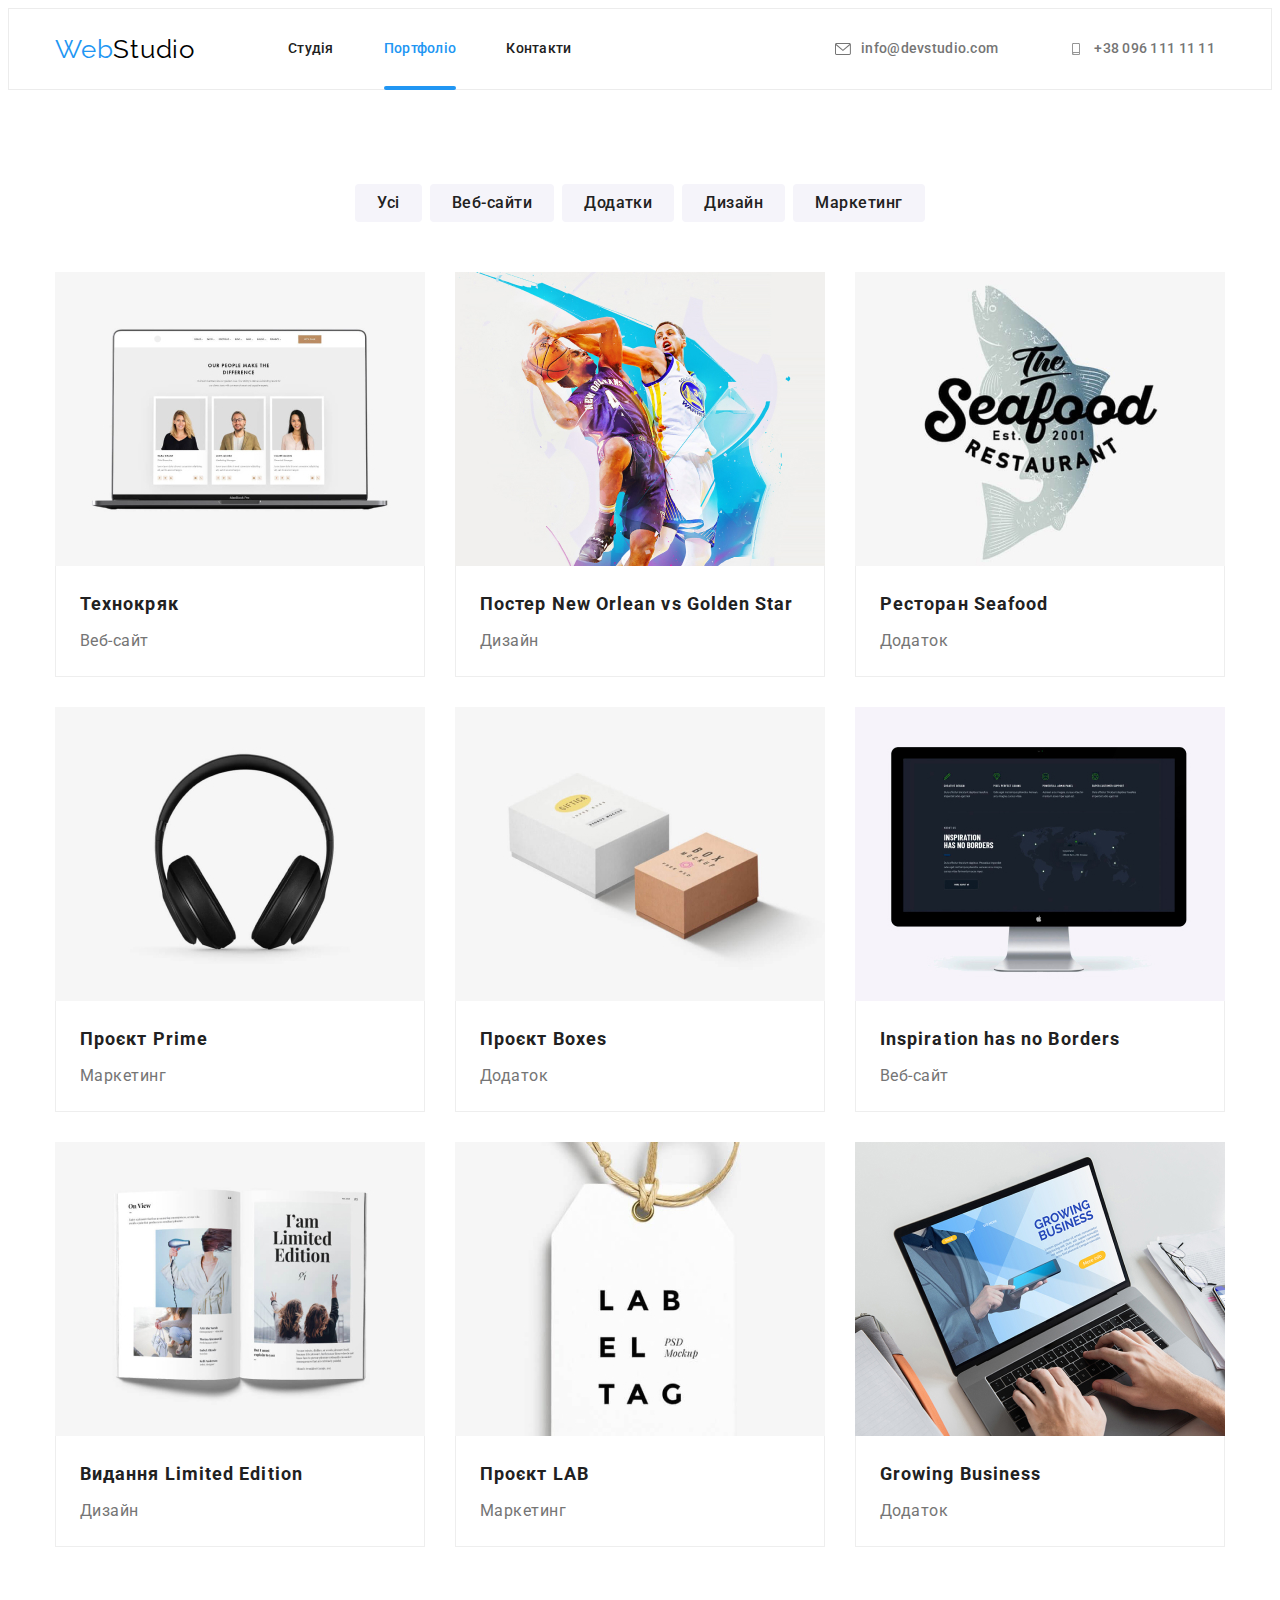
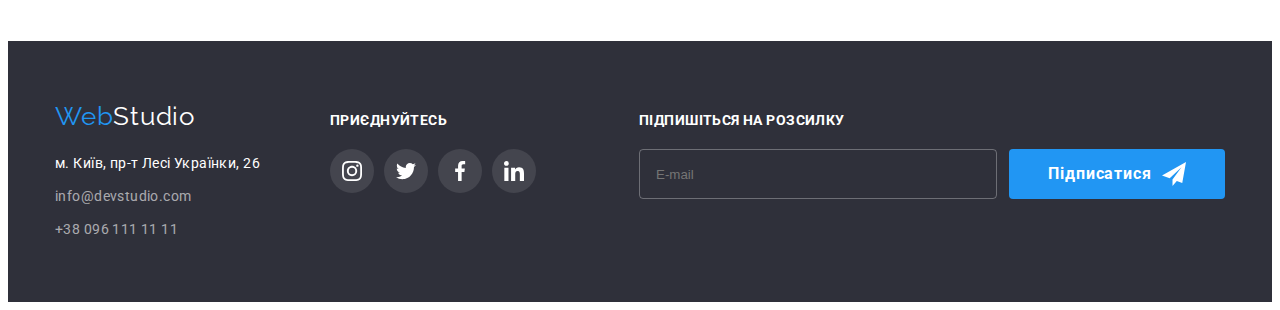
==== portfolio.html @ 2a2b98df "sass" ====
<!DOCTYPE html>
<html lang="uk">

<head>
    <meta charset="UTF-8">
    <meta http-equiv="X-UA-Compatible" content="IE=edge">
    <meta name="viewport" content="width=device-width, initial-scale=1.0">
    <title>Document</title>
    <link rel="preconnect" href="https://fonts.googleapis.com">
    <link rel="preconnect" href="https://fonts.gstatic.com" crossorigin>
    <link href="https://fonts.googleapis.com/css2?family=Raleway:wght@700&family=Roboto:wght@400;500;700&display=swap"
        rel="stylesheet">
    <link rel="stylesheet" href="https://cdnjs.cloudflare.com/ajax/libs/modern-normalize/1.1.0/modern-normalize.min.css"
        integrity="sha512-wpPYUAdjBVSE4KJnH1VR1HeZfpl1ub8YT/NKx4PuQ5NmX2tKuGu6U/JRp5y+Y8XG2tV+wKQpNHVUX03MfMFn9Q=="
        crossorigin="anonymous" referrerpolicy="no-referrer" />
    <link rel="stylesheet" href="./css/main.min.css">

</head>

<body>
    <header class="header">
        <div class="container header-container">
            <nav class="navigation">
                <a class="logo header-logo" href="./index.html"> <span class="logo-accent">Web</span>Studio</a>
                <ul class="navigation-list">
                    <li class="navigation-item">
                        <a class="nav-title" href="./index.html">Студія</a>
                    </li>
                    <li class="navigation-item">
                        <a class="nav-title сurrent-link" href="./portfolio.html">Портфоліо </a>
                    </li>
                    <li class="navigation-item">
                        <a class="nav-title" href="#"> Контакти </a>
                    </li>
                </ul>
            </nav>
            <ul class="contact-and-mail">
                <li class="contacts-item">
                    <a class="contacts" href="mailto:info@devstudio.com">

                        <svg class="contact-icon" width="16" height="12">
                            <use href="./images/icons.svg#icon-mail"></use>
                        </svg>
                        info@devstudio.com

                    </a>
                </li>
                <li class="contacts-item">
                    <a class="contacts" href="tel:+380961111111">
                        <svg class="contact-icon" width="16" height="12">
                            <use href="./images/icons.svg#icon-phone"></use>
                        </svg>
                        +38 096 111 11 11</a>
                </li>
            </ul>
        </div>

    </header>

    <main>
        <section class="section portfolio">
            <div class="container">
                <h1 class="visually-hiden"> Наші роботи </h1>
                <ul class="portfolio-btn-list">
                    <li>
                        <button class="portfolio-btn" type="button">Усі</button>
                    </li>
                    <li>
                        <button class="portfolio-btn" type="button">Веб-сайти</button>
                    </li>
                    <li>
                        <button class="portfolio-btn" type="button">Додатки</button>
                    </li>
                    <li>
                        <button class="portfolio-btn" type="button">Дизайн</button>
                    </li>
                    <li>
                        <button class="portfolio-btn" type="button">Маркетинг</button>
                    </li>
                </ul>

                <ul class="portfolio-projects">
                    <li class="portfolio-projects-item">

                        <a class="portfolio-project-link" href="">
                            <div class="card-wrap">
                                <img src="./images/portfolio/technokryak.jpg" width="370" height="294"
                                    alt="Technokryak">
                                <p class="hover-text">Ресурс пропонує комплексні пропозиції з різним рівнем функціоналу
                                    та
                                    сервісів. Все це
                                    дозволить відвідувачу отримати
                                    вичерпні відомості про компанію чи приватну особу.</p>
                            </div>
                            <div class="portfolio-text-wrap">
                                <h2 class="portfolio-title">Технокряк</h2>
                                <p class="portfolio-subtitle">Веб-сайт</p>

                            </div>


                        </a>

                    </li>
                    <li class="portfolio-projects-item">
                        <a class="portfolio-project-link" href="">
                            <div class="card-wrap">
                                <img src="./images/portfolio/poster.jpg" width="370" height="294" alt="Poster">
                                <p class="hover-text">Ресурс пропонує комплексні пропозиції з різним рівнем функціоналу
                                    та
                                    сервісів. Все це
                                    дозволить відвідувачу отримати
                                    вичерпні відомості про компанію чи приватну особу.</p>
                            </div>
                            <div class="portfolio-text-wrap">
                                <h2 class="portfolio-title">Постер New Orlean vs Golden Star</h2>
                                <p class="portfolio-subtitle">Дизайн</p>

                            </div>
                        </a>
                    </li>
                    <li class="portfolio-projects-item">
                        <a class="portfolio-project-link" href="">
                            <div class="card-wrap">
                                <img src="./images/portfolio/seafood.jpg" width="370" height="294" alt="Seafood">
                                <p class="hover-text">Ресурс пропонує комплексні пропозиції з різним рівнем функціоналу
                                    та
                                    сервісів. Все це
                                    дозволить відвідувачу отримати
                                    вичерпні відомості про компанію чи приватну особу.</p>
                            </div>
                            <div class="portfolio-text-wrap">
                                <h2 class="portfolio-title">Ресторан Seafood</h2>
                                <p class="portfolio-subtitle">Додаток</p>

                            </div>
                        </a>
                    </li>
                    <li class="portfolio-projects-item">
                        <a class="portfolio-project-link" href="">
                            <div class="card-wrap">
                                <img src="./images/portfolio/prime.jpg" width="370" height="294" alt="Prime">
                                <p class="hover-text">Ресурс пропонує комплексні пропозиції з різним рівнем функціоналу
                                    та
                                    сервісів. Все це
                                    дозволить відвідувачу отримати
                                    вичерпні відомості про компанію чи приватну особу.</p>
                            </div>
                            <div class="portfolio-text-wrap">
                                <h2 class="portfolio-title">Проєкт Prime</h2>
                                <p class="portfolio-subtitle">Маркетинг</p>

                            </div>
                        </a>
                    </li>
                    <li class="portfolio-projects-item">
                        <a class="portfolio-project-link" href="">
                            <div class="card-wrap">
                                <img src="./images/portfolio/boxes.jpg" width="370" height="294" alt="Boxes">
                                <p class="hover-text">Ресурс пропонує комплексні пропозиції з різним рівнем функціоналу
                                    та
                                    сервісів. Все це
                                    дозволить відвідувачу отримати
                                    вичерпні відомості про компанію чи приватну особу.</p>
                            </div>
                            <div class="portfolio-text-wrap">
                                <h2 class="portfolio-title">Проєкт Boxes</h2>
                                <p class="portfolio-subtitle">Додаток</p>

                            </div>
                        </a>
                    </li>
                    <li class="portfolio-projects-item">
                        <a class="portfolio-project-link" href="">
                            <div class="card-wrap">
                                <img src="./images/portfolio/inspiration.jpg" width="370" height="294"
                                    alt="Inspiration">
                                <p class="hover-text">Ресурс пропонує комплексні пропозиції з різним рівнем функціоналу
                                    та
                                    сервісів. Все це
                                    дозволить відвідувачу отримати
                                    вичерпні відомості про компанію чи приватну особу.</p>
                            </div>
                            <div class="portfolio-text-wrap">
                                <h2 class="portfolio-title">Inspiration has no Borders</h2>
                                <p class="portfolio-subtitle">Веб-сайт</p>

                            </div>
                        </a>
                    </li>
                    <li class="portfolio-projects-item">
                        <a class="portfolio-project-link" href="">
                            <div class="card-wrap">
                                <img src="./images/portfolio/limited-edition.jpg" width="370" height="294"
                                    alt="Limited-Edition">
                                <p class="hover-text">Ресурс пропонує комплексні пропозиції з різним рівнем функціоналу
                                    та
                                    сервісів. Все це
                                    дозволить відвідувачу отримати
                                    вичерпні відомості про компанію чи приватну особу.</p>
                            </div>
                            <div class="portfolio-text-wrap">
                                <h2 class="portfolio-title">Видання Limited Edition</h2>
                                <p class="portfolio-subtitle">Дизайн</p>

                            </div>
                        </a>
                    </li>
                    <li class="portfolio-projects-item">
                        <a class="portfolio-project-link" href="">
                            <div class="card-wrap">
                                <img src="./images/portfolio/lab.jpg" width="370" height="294" alt="LAB">
                                <p class="hover-text">Ресурс пропонує комплексні пропозиції з різним рівнем функціоналу
                                    та
                                    сервісів. Все це
                                    дозволить відвідувачу отримати
                                    вичерпні відомості про компанію чи приватну особу.</p>
                            </div>
                            <div class="portfolio-text-wrap">
                                <h2 class="portfolio-title">Проєкт LAB</h2>
                                <p class="portfolio-subtitle">Маркетинг</p>

                            </div>
                        </a>
                    </li>
                    <li class="portfolio-projects-item">
                        <a class="portfolio-project-link" href="">
                            <div class="card-wrap">
                                <img src="./images/portfolio/growing-business.jpg" width="370" height="294"
                                    alt="Growing-Business">
                                <p class="hover-text">Ресурс пропонує комплексні пропозиції з різним рівнем функціоналу
                                    та
                                    сервісів. Все це
                                    дозволить відвідувачу отримати
                                    вичерпні відомості про компанію чи приватну особу.</p>
                            </div>
                            <div class="portfolio-text-wrap">
                                <h2 class="portfolio-title">Growing Business</h2>
                                <p class="portfolio-subtitle">Додаток</p>

                            </div>
                        </a>
                    </li>
                </ul>
            </div>
        </section>

    </main>

    <footer class="footer">
        <div class="container footer-wrap">
            <div class="footer-adress">
                <a class="logo footer-logo" href="#"> <span class="logo-accent">Web</span><span
                        class="footer-logo-accent">Studio</span>
                </a>
                <address>
                    <ul class="footer-list">
                        <li class="footer-list-item">
                            <a class="footer-link-adress" href="https://goo.gl/maps/ghBAab6zFuzKiSz66" target="_blank"
                                rel="noopener noreferrer">м. Київ,
                                пр-т Лесі Українки, 26</a>
                        </li>
                        <li class="footer-list-item">
                            <a class="footer-link-adress footer-contact"
                                href="mailto:info@devstudio.com">info@devstudio.com</a>
                        </li>
                        <li class="footer-list-item">
                            <a class="footer-link-adress footer-contact" href="tel:+380961111111"> +38 096 111 11 11
                            </a>
                        </li>
                    </ul>
            </div>
            <div class="footer-soc-links">
                <span class="footer-text">ПРИЄДНУЙТЕСЬ</span>
                <ul class="footer-soc-link-list">
                    <li class="footer-soc-link-item">
                        <a class="footer-social-link" href="#" target="_blank" rel="noopener noreferrer">
                            <svg width="20" height="20">
                                <use href="./images/icons.svg#icon-instagram"></use>
                            </svg>
                        </a>
                    </li>
                    <li class="footer-soc-link-item">
                        <a class="footer-social-link" href="#" target="_blank" rel="noopener noreferrer">
                            <svg width="20" height="20">
                                <use href="./images/icons.svg#icon-twitter"></use>
                            </svg>
                        </a>
                    </li>
                    <li class="footer-soc-link-item">
                        <a class="footer-social-link" href="#" target="_blank" rel="noopener noreferrer">
                            <svg width="20" height="20">
                                <use href="./images/icons.svg#icon-facebook"></use>
                            </svg>
                        </a>
                    </li>
                    <li class="footer-soc-link-item">
                        <a class="footer-social-link" href="#" target="_blank" rel="noopener noreferrer">
                            <svg width="20" height="20">
                                <use href="./images/icons.svg#icon-linkedin"></use>
                            </svg>
                        </a>
                    </li>
                </ul>
            </div>
            <form class="footer-form">
                <label for="subscribe" class="footer-text footer-label">Підпишіться на розсилку</label>
                <div class="footer-subscribe">
                    <input type="email" class="footer-input" id="subscribe" name="email" placeholder="E-mail">
                    <button type="submit" class="main-title-btn subscribe-btn">Підписатися
                        <svg width="24" height="24">
                            <use href="./images/icons.svg#icon-send"></use>
                        </svg>
                    </button>
                </div>
            </form>
        </div>
        </address>
    </footer>

</body>

</html>
---- css/main.min.css ----
:root{--white-color: #ffffff;--main-title-color: #212121;--main-text-color: #757575;--main-blue-color: #2196f3;--main-fill-color: #afb1b8;--fist-background-color: #ffffff;--second-background-color: #f5f4fa;--footer-background-color: #2f303a;--border-color: #eeeeee;--background-item-color: #f5f4fa;--team-card-shadow: 0px 1px 3px rgba(0, 0, 0, 0.12), 0px 1px 1px rgba(0, 0, 0, 0.14), 0px 2px 1px rgba(0, 0, 0, 0.2)}*,*::before,*::after{-webkit-box-sizing:border-box;box-sizing:border-box}ul{list-style:none;margin:0;padding:0}h1,h2,h3,h4,h5,h6,p{margin:0}a{text-decoration:none}.visually-hiden{position:absolute;white-space:nowrap;width:1px;height:1px;overflow:hidden;border:0;padding:0;clip:rect(0 0 0 0);-webkit-clip-path:inset(50%);clip-path:inset(50%);margin:-1px}body{background-color:var(--fist-background-color);color:var(--main-text-color);font-family:"Roboto",sans-serif;font-style:normal;font-size:14px;letter-spacing:.03em}button{cursor:pointer}img{display:block}.section{padding-top:94px;padding-bottom:94px}.container{width:1200px;padding-right:15px;padding-left:15px;margin:0 auto}.main-title-btn{min-width:216px;min-height:50px;font-family:inherit;background-color:var(--main-blue-color);font-weight:700;font-size:16px;line-height:1.88;display:block;margin:0 auto;-webkit-box-align:center;-ms-flex-align:center;align-items:center;text-align:center;letter-spacing:.06em;color:var(--white-color);cursor:pointer;border:0;border-radius:4px;-webkit-transition-property:background-color;transition-property:background-color;-webkit-transition-duration:250ms;transition-duration:250ms;-webkit-transition-timing-function:cubic-bezier(0.4, 0, 0.2, 1);transition-timing-function:cubic-bezier(0.4, 0, 0.2, 1)}.main-title-btn:hover,.main-title-btn:focus{background-color:#188ce8}.section-title{font-size:36px;font-weight:700;line-height:1.16;text-align:center;letter-spacing:.03em;color:var(--main-title-color);margin-bottom:50px}.header{border:1px solid #ececec}.header-container{display:-webkit-box;display:-ms-flexbox;display:flex;-webkit-box-align:center;-ms-flex-align:center;align-items:center}.navigation{margin-right:auto;display:-webkit-box;display:-ms-flexbox;display:flex;-webkit-box-align:center;-ms-flex-align:center;align-items:center}.main-nav{display:-webkit-box;display:-ms-flexbox;display:flex}.logo{font-family:"Raleway";font-size:26px;line-height:1.19;letter-spacing:.03em;color:#000}.header-logo{margin-right:93px}.logo-accent{color:var(--main-blue-color)}.navigation-list{display:-webkit-box;display:-ms-flexbox;display:flex;gap:50px}.navigation-item{display:-webkit-box;display:-ms-flexbox;display:flex;gap:50px}.nav-title{display:inline-block;padding-top:32px;padding-bottom:32px;font-weight:500;font-size:14px;line-height:1.14;letter-spacing:.02em;color:var(--main-title-color);-webkit-transition-property:color;transition-property:color;-webkit-transition-duration:250ms;transition-duration:250ms;-webkit-transition-timing-function:cubic-bezier(0.4, 0, 0.2, 1);transition-timing-function:cubic-bezier(0.4, 0, 0.2, 1)}.nav-title:hover,.nav-title:focus{color:var(--main-blue-color)}.сurrent-link{color:var(--main-blue-color);position:relative}.сurrent-link:after{content:"";position:absolute;width:100%;height:4px;bottom:-1px;left:0;background:var(--main-blue-color);border-radius:2px}.contact-and-mail{display:-webkit-box;display:-ms-flexbox;display:flex;gap:50px}.contacts{display:-webkit-box;display:-ms-flexbox;display:flex;-webkit-box-align:center;-ms-flex-align:center;align-items:center;font-weight:500;font-size:14px;line-height:1.14;letter-spacing:.02em;color:var(--main-text-color);-webkit-transition-property:color;transition-property:color;-webkit-transition-duration:250ms;transition-duration:250ms;-webkit-transition-timing-function:cubic-bezier(0.4, 0, 0.2, 1);transition-timing-function:cubic-bezier(0.4, 0, 0.2, 1)}.contacts:hover,.contacts:focus{color:var(--main-blue-color)}.contact-icon{fill:currentColor;margin-right:10px}.contacts-item{display:inline-block;padding:10px}.main{background-image:-webkit-gradient(linear, left top, left bottom, from(rgba(47, 48, 58, 0.4)), to(rgba(47, 48, 58, 0.4))),url(../images/bg-image.jpg);background-image:linear-gradient(rgba(47, 48, 58, 0.4), rgba(47, 48, 58, 0.4)),url(../images/bg-image.jpg);background-repeat:no-repeat;background-position:center;background-size:cover;padding-top:200px;padding-bottom:200px;max-width:1600px;margin:0 auto}.main-title{margin-bottom:30px;margin-top:0;color:var(--white-color);font-weight:900;font-size:44px;line-height:1.36;text-align:center;letter-spacing:.06em;text-transform:uppercase}.benefits-list{display:-webkit-box;display:-ms-flexbox;display:flex;gap:30px}.benefits-list-item{width:calc((100% - 90px)/4)}.benefits-item-svg{display:-webkit-box;display:-ms-flexbox;display:flex;margin-bottom:30px;height:120px;-webkit-box-pack:center;-ms-flex-pack:center;justify-content:center;-webkit-box-align:center;-ms-flex-align:center;align-items:center;background-color:var(--background-item-color)}.benefits-title{font-size:14px;font-weight:700;line-height:1.14;letter-spacing:.03em;text-transform:uppercase;color:var(--main-title-color);margin-bottom:10px}.benefits-subtitle{font-size:14px;line-height:1.71;letter-spacing:.03em;color:var(--main-text-color)}.activity{padding-top:0;padding-bottom:94px}.activity-list{display:-webkit-box;display:-ms-flexbox;display:flex;gap:30px}.activity-list-item{width:calc((100% - 60px)/3)}.activity-wrap{position:relative;-webkit-box-align:center;-ms-flex-align:center;align-items:center;-webkit-box-pack:center;-ms-flex-pack:center;justify-content:center}.activity-text{position:absolute;background:rgba(47,48,58,.8);width:100%;font-weight:700;font-size:14px;line-height:1.14;text-align:center;letter-spacing:.03em;text-transform:uppercase;color:var(--white-color);padding-top:27px;padding-bottom:27px;bottom:0;left:0}.team{background-color:var(--second-background-color)}.team-list{display:-webkit-box;display:-ms-flexbox;display:flex;gap:30px}.team-list-item{width:calc((100% - 90px)/4);background-color:var(--white-color);-webkit-box-shadow:var(--team-card-shadow);box-shadow:var(--team-card-shadow);border-radius:0px 0px 4px 4px}.team-name{padding-top:30px;padding-bottom:30px}.team-title{font-size:16px;font-weight:500;line-height:1.18;text-align:center;letter-spacing:.03em;color:var(--main-title-color);margin-bottom:10px}.team-subtitle{font-weight:400;font-size:16px;line-height:1.18;text-align:center;letter-spacing:.03em;color:var(--main-text-color)}.social-links-list{display:-webkit-box;display:-ms-flexbox;display:flex;-webkit-box-pack:center;-ms-flex-pack:center;justify-content:center;gap:10px}.social-links-item{width:206px;height:44px;margin-top:16px;-ms-flex-preferred-size:content;flex-basis:content}.social-link{width:44px;height:44px;display:-webkit-box;display:-ms-flexbox;display:flex;-webkit-box-align:center;-ms-flex-align:center;align-items:center;-webkit-box-pack:center;-ms-flex-pack:center;justify-content:center;fill:var(--main-fill-color);border-radius:50%;background-color:var(--fist-background-color);-webkit-transition-property:background-color,fill;transition-property:background-color,fill;-webkit-transition-duration:250ms;transition-duration:250ms;-webkit-transition-timing-function:cubic-bezier(0.4, 0, 0.2, 1);transition-timing-function:cubic-bezier(0.4, 0, 0.2, 1)}.social-link:hover,.social-link:focus{background-color:var(--main-blue-color);fill:var(--white-color)}.clients{padding-top:94px;padding-bottom:94px}.clients-list{display:-webkit-box;display:-ms-flexbox;display:flex;gap:30px;-webkit-box-pack:center;-ms-flex-pack:center;justify-content:center}.clients-item{width:calc((100% - 150px)/6);height:92px}.clients-link{width:100%;height:100%;border:1px solid var(--main-fill-color);border-radius:4px;display:-webkit-box;display:-ms-flexbox;display:flex;-webkit-box-align:center;-ms-flex-align:center;align-items:center;-webkit-box-pack:center;-ms-flex-pack:center;justify-content:center;fill:var(--main-fill-color);-webkit-transition-property:border,fill;transition-property:border,fill;-webkit-transition-duration:250ms;transition-duration:250ms;-webkit-transition-timing-function:cubic-bezier(0.4, 0, 0.2, 1);transition-timing-function:cubic-bezier(0.4, 0, 0.2, 1)}.clients-link:hover,.clients-link:focus{fill:var(--main-blue-color);border:1px solid var(--main-blue-color)}.footer{background-color:var(--footer-background-color);padding-top:60px;padding-bottom:60px}.footer-wrap{display:-webkit-box;display:-ms-flexbox;display:flex;-webkit-box-align:baseline;-ms-flex-align:baseline;align-items:baseline}.footer-logo{display:inline-block;margin-bottom:20px}.footer-logo-accent{color:var(--white-color)}.footer-list-item:not(:last-child){margin-bottom:9px}.footer-link-adress{font-style:normal;font-size:14px;line-height:1.71;letter-spacing:.03em;color:var(--white-color)}.footer-contact{color:rgba(255,255,255,.6);-webkit-transition-property:color;transition-property:color;-webkit-transition-duration:250ms;transition-duration:250ms;-webkit-transition-timing-function:cubic-bezier(0.4, 0, 0.2, 1);transition-timing-function:cubic-bezier(0.4, 0, 0.2, 1)}.footer-contact:hover,.footer-contact:focus{color:var(--main-blue-color)}.footer-soc-links{max-width:206px;min-height:80px;margin-left:70px}.footer-text{display:inline-block;font-weight:700;font-size:14px;line-height:1.14;letter-spacing:.03em;text-transform:uppercase;color:var(--white-color)}.footer-soc-link-list{display:-webkit-box;display:-ms-flexbox;display:flex;-webkit-box-pack:center;-ms-flex-pack:center;justify-content:center;gap:10px}.footer-soc-link-item{width:206px;height:44px;margin-top:20px;-ms-flex-preferred-size:content;flex-basis:content}.footer-social-link{width:44px;height:44px;display:-webkit-box;display:-ms-flexbox;display:flex;-webkit-box-align:center;-ms-flex-align:center;align-items:center;-webkit-box-pack:center;-ms-flex-pack:center;justify-content:center;fill:var(--white-color);border-radius:50%;background-color:rgba(255,255,255,.1);-webkit-transition-property:background-color;transition-property:background-color;-webkit-transition-duration:250ms;transition-duration:250ms;-webkit-transition-timing-function:cubic-bezier(0.4, 0, 0.2, 1);transition-timing-function:cubic-bezier(0.4, 0, 0.2, 1)}.footer-social-link:hover,.footer-social-link:focus{background-color:var(--main-blue-color)}.footer-form{margin-left:auto;display:-webkit-box;display:-ms-flexbox;display:flex;-webkit-box-orient:vertical;-webkit-box-direction:normal;-ms-flex-direction:column;flex-direction:column}.footer-label{margin-bottom:20px}.footer-subscribe{display:-webkit-box;display:-ms-flexbox;display:flex}.footer-input{background-color:rgba(0,0,0,0);border:1px solid rgba(255,255,255,.3);border-radius:4px;width:358px;height:50px;margin-right:12px;padding-left:16px;color:var(--white-color)}.subscribe-btn{display:-webkit-box;display:-ms-flexbox;display:flex;-webkit-box-pack:center;-ms-flex-pack:center;justify-content:center;gap:10px}.backdrop{position:fixed;top:0;width:100%;height:100%;background-color:rgba(0,0,0,.2);opacity:1;-webkit-transition:opacity 250ms cubic-bezier(0.4, 0, 0.2, 1),-webkit-transform 250ms cubic-bezier(0.4, 0, 0.2, 1);transition:opacity 250ms cubic-bezier(0.4, 0, 0.2, 1),-webkit-transform 250ms cubic-bezier(0.4, 0, 0.2, 1);transition:opacity 250ms cubic-bezier(0.4, 0, 0.2, 1),transform 250ms cubic-bezier(0.4, 0, 0.2, 1);transition:opacity 250ms cubic-bezier(0.4, 0, 0.2, 1),transform 250ms cubic-bezier(0.4, 0, 0.2, 1),-webkit-transform 250ms cubic-bezier(0.4, 0, 0.2, 1)}.modal{position:absolute;top:50%;left:50%;-webkit-transform:translate(-50%, -50%) scale(1);transform:translate(-50%, -50%) scale(1);width:528px;min-height:581px;background-color:var(--white-color);-webkit-box-shadow:0px 1px 3px rgba(0,0,0,.12),0px 1px 1px rgba(0,0,0,.14),0px 2px 1px rgba(0,0,0,.2);box-shadow:0px 1px 3px rgba(0,0,0,.12),0px 1px 1px rgba(0,0,0,.14),0px 2px 1px rgba(0,0,0,.2);border-radius:4px;opacity:1;-webkit-transition:opacity 250ms cubic-bezier(0.4, 0, 0.2, 1),-webkit-transform 250ms cubic-bezier(0.4, 0, 0.2, 1);transition:opacity 250ms cubic-bezier(0.4, 0, 0.2, 1),-webkit-transform 250ms cubic-bezier(0.4, 0, 0.2, 1);transition:transform 250ms cubic-bezier(0.4, 0, 0.2, 1),opacity 250ms cubic-bezier(0.4, 0, 0.2, 1);transition:transform 250ms cubic-bezier(0.4, 0, 0.2, 1),opacity 250ms cubic-bezier(0.4, 0, 0.2, 1),-webkit-transform 250ms cubic-bezier(0.4, 0, 0.2, 1);padding:40px}.backdrop.is-hidden .modal{-webkit-transform:translate(-50%, -50%) scale(0);transform:translate(-50%, -50%) scale(0)}.modal-close{position:absolute;right:8px;top:8px;width:30px;height:30px;border:1px solid rgba(0,0,0,.1019607843);border-radius:50%;background-color:rgba(0,0,0,0);display:-webkit-box;display:-ms-flexbox;display:flex;-webkit-box-align:center;-ms-flex-align:center;align-items:center;-webkit-box-pack:center;-ms-flex-pack:center;justify-content:center;-webkit-transition-property:fill;transition-property:fill;-webkit-transition-duration:250ms;transition-duration:250ms;-webkit-transition-timing-function:cubic-bezier(0.4, 0, 0.2, 1);transition-timing-function:cubic-bezier(0.4, 0, 0.2, 1)}.modal-close:hover,.modal-close:focus{fill:var(--main-blue-color)}.modal-title{font-weight:700;font-size:20px;line-height:1.15;text-align:center;letter-spacing:.03em;color:var(--main-title-color);margin-bottom:12px}.modal-wraper{margin-bottom:10px}.input-label{display:block;font-weight:400;font-size:12px;line-height:1.16;letter-spacing:.01em;color:#000;margin-bottom:4px}.input-wrapper{position:relative}.modal-input{width:100%;height:40px;border:1px solid rgba(33,33,33,.2);border-radius:4px;background-color:rgba(0,0,0,0);outline:rgba(0,0,0,0);padding-left:42px;-webkit-transition-property:border-color;transition-property:border-color;-webkit-transition-duration:250ms;transition-duration:250ms;-webkit-transition-timing-function:cubic-bezier(0.4, 0, 0.2, 1);transition-timing-function:cubic-bezier(0.4, 0, 0.2, 1)}.modal-input:focus,.modal-input:hover{border-color:var(--main-blue-color)}.modal-input:focus+.modal-icon,.modal-input:hover+.modal-icon{fill:var(--main-blue-color)}.modal-icon{position:absolute;left:12px;top:50%;-webkit-transform:translateY(-50%);transform:translateY(-50%);-webkit-transition-property:border-color;transition-property:border-color;-webkit-transition-duration:250ms;transition-duration:250ms;-webkit-transition-timing-function:cubic-bezier(0.4, 0, 0.2, 1);transition-timing-function:cubic-bezier(0.4, 0, 0.2, 1)}.modal-comment{width:100%;height:120px;border:1px solid rgba(33,33,33,.2);border-radius:4px;outline:rgba(0,0,0,0);resize:none;padding-top:12px;padding-left:16px}.modal-comment::-webkit-input-placeholder{font-size:12px;color:rgba(117,117,117,.5);-webkit-transition-property:border-color;transition-property:border-color;-webkit-transition-duration:250ms;transition-duration:250ms;-webkit-transition-timing-function:cubic-bezier(0.4, 0, 0.2, 1);transition-timing-function:cubic-bezier(0.4, 0, 0.2, 1)}.modal-comment::-moz-placeholder{font-size:12px;color:rgba(117,117,117,.5);-moz-transition-property:border-color;transition-property:border-color;transition-duration:250ms;transition-timing-function:cubic-bezier(0.4, 0, 0.2, 1)}.modal-comment:-ms-input-placeholder{font-size:12px;color:rgba(117,117,117,.5);-ms-transition-property:border-color;transition-property:border-color;transition-duration:250ms;transition-timing-function:cubic-bezier(0.4, 0, 0.2, 1)}.modal-comment::-ms-input-placeholder{font-size:12px;color:rgba(117,117,117,.5);-ms-transition-property:border-color;transition-property:border-color;transition-duration:250ms;transition-timing-function:cubic-bezier(0.4, 0, 0.2, 1)}.modal-comment::placeholder{font-size:12px;color:rgba(117,117,117,.5);-webkit-transition-property:border-color;transition-property:border-color;-webkit-transition-duration:250ms;transition-duration:250ms;-webkit-transition-timing-function:cubic-bezier(0.4, 0, 0.2, 1);transition-timing-function:cubic-bezier(0.4, 0, 0.2, 1)}.modal-comment:focus,.modal-comment:hover{border-color:var(--main-blue-color)}.checkbox{position:absolute;white-space:nowrap;width:1px;height:1px;overflow:hidden;border:0;padding:0;clip:rect(0 0 0 0);-webkit-clip-path:inset(50%);clip-path:inset(50%);margin:-1px}.checkbox:focus{border-color:rgba(0,0,0,0);background-color:var(--main-blue-color);background-image:url(../images/full-check.svg);background-size:contain;background-origin:border-box}.checkbox-label{display:-webkit-box;display:-ms-flexbox;display:flex;-webkit-box-align:center;-ms-flex-align:center;align-items:center;margin-top:20px;margin-bottom:30px}.checkbox-icon{display:-webkit-inline-box;display:-ms-inline-flexbox;display:inline-flex;width:16px;height:15px;margin-right:7px;border:2px solid #212121;border-radius:2px;-webkit-box-align:center;-ms-flex-align:center;align-items:center;-webkit-box-pack:center;-ms-flex-pack:center;justify-content:center;-webkit-transition:border;transition:border;-webkit-transition-duration:250ms;transition-duration:250ms;-webkit-transition-timing-function:cubic-bezier(0.4, 0, 0.2, 1);transition-timing-function:cubic-bezier(0.4, 0, 0.2, 1)}.checkbox:focus+.checkbox-icon{border:2px solid var(--main-blue-color)}.checkbox:checked+.checkbox-icon{border-color:var(--main-blue-color);background-color:var(--main-blue-color)}.accepted-text{font-weight:400;font-size:14px;line-height:1.71}.checkbox-link{font-weight:400;font-size:14px;line-height:1.71;letter-spacing:.03em;-webkit-text-decoration-line:underline;text-decoration-line:underline;color:var(--main-blue-color)}.send-btn{-webkit-box-shadow:0px 4px 4px rgba(0,0,0,.15);box-shadow:0px 4px 4px rgba(0,0,0,.15)}.is-hidden{opacity:0;visibility:hidden;pointer-events:none}.portfolio-btn-list{display:-webkit-box;display:-ms-flexbox;display:flex;gap:8px;-webkit-box-pack:center;-ms-flex-pack:center;justify-content:center;margin-bottom:50px}.portfolio-btn{font-family:inherit;font-weight:500;font-size:16px;line-height:1.63;text-align:center;letter-spacing:.03em;color:var(--main-title-color);background-color:#f5f4fa;cursor:pointer;border:0;padding-top:6px;padding-bottom:6px;padding-left:22px;padding-right:22px;border-radius:4px;-webkit-transition-property:color,background-color,-webkit-box-shadow;transition-property:color,background-color,-webkit-box-shadow;transition-property:color,background-color,box-shadow;transition-property:color,background-color,box-shadow,-webkit-box-shadow;-webkit-transition-duration:250ms;transition-duration:250ms;-webkit-transition-timing-function:cubic-bezier(0.4, 0, 0.2, 1);transition-timing-function:cubic-bezier(0.4, 0, 0.2, 1)}.portfolio-btn:focus,.portfolio-btn:hover{color:var(--white-color);background-color:var(--main-blue-color);-webkit-box-shadow:0px 3px 1px rgba(0,0,0,.1),0px 1px 2px rgba(0,0,0,.08),0px 2px 2px rgba(0,0,0,.12);box-shadow:0px 3px 1px rgba(0,0,0,.1),0px 1px 2px rgba(0,0,0,.08),0px 2px 2px rgba(0,0,0,.12)}.portfolio-title{font-weight:700;font-size:18px;line-height:2;letter-spacing:.06em;color:var(--main-title-color);margin-bottom:4px}.portfolio-subtitle{font-weight:400;font-size:16px;line-height:1.88;letter-spacing:.03em;color:var(--main-text-color)}.portfolio-projects{display:-webkit-box;display:-ms-flexbox;display:flex;-ms-flex-wrap:wrap;flex-wrap:wrap;gap:30px}.portfolio-projects-item{width:calc((100% - 60px)/3)}.portfolio-project-link{display:block;-webkit-transition-property:-webkit-box-shadow;transition-property:-webkit-box-shadow;transition-property:box-shadow;transition-property:box-shadow, -webkit-box-shadow;-webkit-transition-duration:250ms;transition-duration:250ms;-webkit-transition-timing-function:cubic-bezier(0.4, 0, 0.2, 1);transition-timing-function:cubic-bezier(0.4, 0, 0.2, 1)}.portfolio-project-link:hover,.portfolio-project-link:focus{-webkit-box-shadow:0px 1px 1px rgba(0,0,0,.12),0px 4px 4px rgba(0,0,0,.06),1px 4px 6px rgba(0,0,0,.16);box-shadow:0px 1px 1px rgba(0,0,0,.12),0px 4px 4px rgba(0,0,0,.06),1px 4px 6px rgba(0,0,0,.16)}.card-wrap{position:relative;overflow:hidden}.hover-text{position:absolute;top:0;left:0;background-color:rgba(33,150,243,.9);color:var(--white-color);font-weight:400;font-size:18px;line-height:1.56;letter-spacing:.03em;padding-left:24px;padding-right:24px;display:-webkit-box;display:-ms-flexbox;display:flex;-webkit-box-align:center;-ms-flex-align:center;align-items:center;-webkit-box-pack:center;-ms-flex-pack:center;justify-content:center;height:100%;-webkit-transform:translateY(100%);transform:translateY(100%);-webkit-transition-property:overflow,-webkit-transform;transition-property:overflow,-webkit-transform;transition-property:transform,overflow;transition-property:transform,overflow,-webkit-transform;-webkit-transition-duration:250ms;transition-duration:250ms;-webkit-transition-timing-function:cubic-bezier(0.4, 0, 0.2, 1);transition-timing-function:cubic-bezier(0.4, 0, 0.2, 1)}.portfolio-project-link:hover .hover-text,.portfolio-project-link:focus .hover-text{-webkit-transform:translateY(0);transform:translateY(0);overflow:visible}.portfolio-text-wrap{padding-top:20px;padding-right:24px;padding-bottom:20px;padding-left:24px;border:1px solid var(--border-color);border-top:none}/*# sourceMappingURL=main.min.css.map */
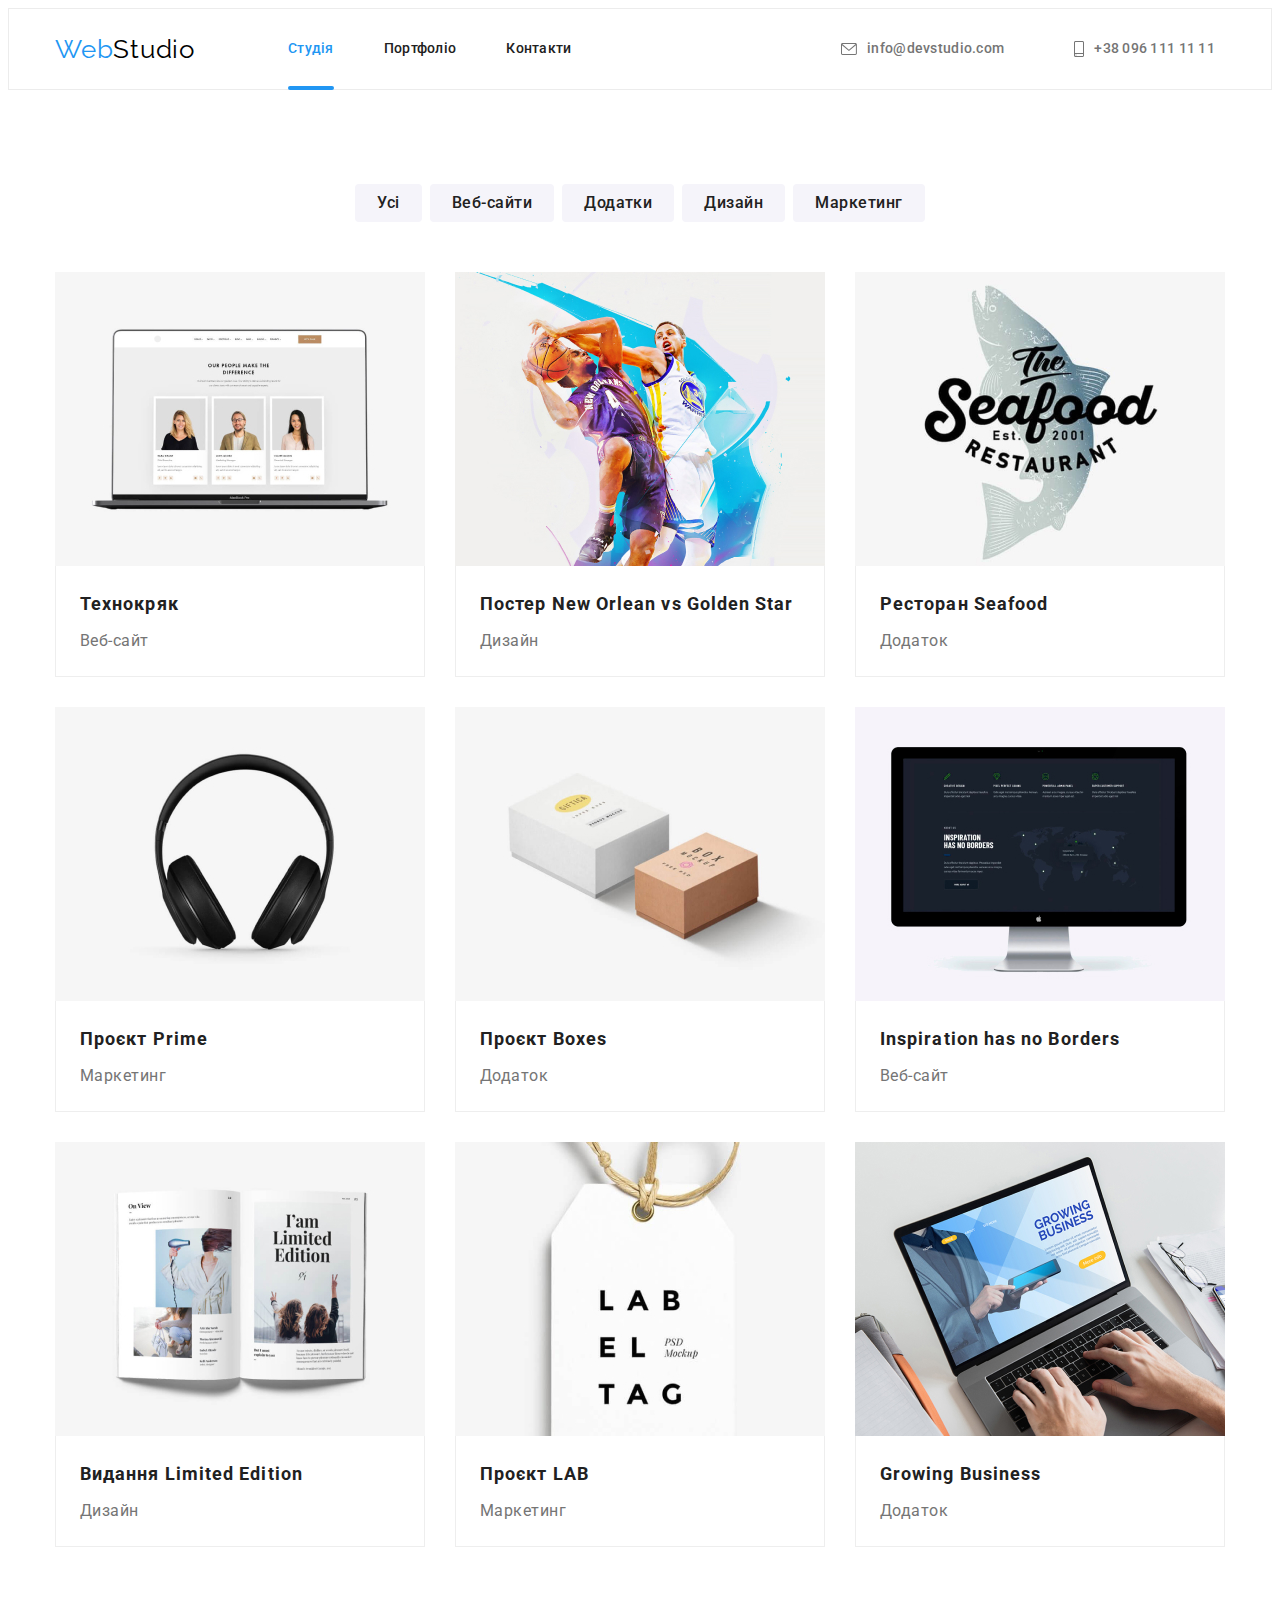
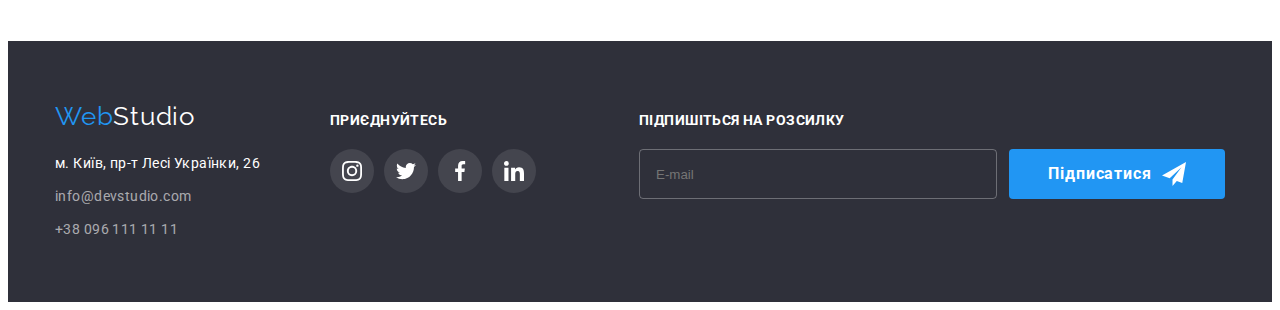
==== commit dfa206ea: "BEM" ====
--- a/portfolio.html
+++ b/portfolio.html
@@ -19,35 +19,35 @@
 
 <body>
     <header class="header">
-        <div class="container header-container">
+        <div class="container header--container">
             <nav class="navigation">
-                <a class="logo header-logo" href="./index.html"> <span class="logo-accent">Web</span>Studio</a>
-                <ul class="navigation-list">
-                    <li class="navigation-item">
-                        <a class="nav-title" href="./index.html">Студія</a>
-                    </li>
-                    <li class="navigation-item">
-                        <a class="nav-title сurrent-link" href="./portfolio.html">Портфоліо </a>
-                    </li>
-                    <li class="navigation-item">
-                        <a class="nav-title" href="#"> Контакти </a>
+                <a class="logo header-logo" href="./index.html"> <span class="header-logo__accent">Web</span>Studio</a>
+                <ul class="nav-list">
+                    <li class="nav-list__item">
+                        <a class="nav-list__title сurrent-link" href="./index.html">Студія</a>
+                    </li>
+                    <li class="nav-list__item">
+                        <a class="nav-list__title" href="./portfolio.html">Портфоліо </a>
+                    </li>
+                    <li class="nav-list__item">
+                        <a class="nav-list__title" href="#"> Контакти </a>
                     </li>
                 </ul>
             </nav>
-            <ul class="contact-and-mail">
-                <li class="contacts-item">
-                    <a class="contacts" href="mailto:info@devstudio.com">
-
-                        <svg class="contact-icon" width="16" height="12">
+            <ul class="contact-mail">
+                <li class="contact-mail__item">
+                    <a class="contact-mail__link" href="mailto:info@devstudio.com">
+
+                        <svg class="contact-mail__icon" width="16" height="12">
                             <use href="./images/icons.svg#icon-mail"></use>
                         </svg>
                         info@devstudio.com
 
                     </a>
                 </li>
-                <li class="contacts-item">
-                    <a class="contacts" href="tel:+380961111111">
-                        <svg class="contact-icon" width="16" height="12">
+                <li class="contact-mail__item">
+                    <a class="contact-mail__link" href="tel:+380961111111">
+                        <svg class="contact-mail__icon" width="10" height="16">
                             <use href="./images/icons.svg#icon-phone"></use>
                         </svg>
                         +38 096 111 11 11</a>
@@ -58,7 +58,7 @@
     </header>
 
     <main>
-        <section class="section portfolio">
+        <section class="portfolio">
             <div class="container">
                 <h1 class="visually-hiden"> Наші роботи </h1>
                 <ul class="portfolio-btn-list">
@@ -250,7 +250,7 @@
     <footer class="footer">
         <div class="container footer-wrap">
             <div class="footer-adress">
-                <a class="logo footer-logo" href="#"> <span class="logo-accent">Web</span><span
+                <a class="logo footer-logo" href="#"> <span class="header-logo__accent">Web</span><span
                         class="footer-logo-accent">Studio</span>
                 </a>
                 <address>
--- a/css/main.min.css
+++ b/css/main.min.css
@@ -1 +1 @@
-:root{--white-color: #ffffff;--main-title-color: #212121;--main-text-color: #757575;--main-blue-color: #2196f3;--main-fill-color: #afb1b8;--fist-background-color: #ffffff;--second-background-color: #f5f4fa;--footer-background-color: #2f303a;--border-color: #eeeeee;--background-item-color: #f5f4fa;--team-card-shadow: 0px 1px 3px rgba(0, 0, 0, 0.12), 0px 1px 1px rgba(0, 0, 0, 0.14), 0px 2px 1px rgba(0, 0, 0, 0.2)}*,*::before,*::after{-webkit-box-sizing:border-box;box-sizing:border-box}ul{list-style:none;margin:0;padding:0}h1,h2,h3,h4,h5,h6,p{margin:0}a{text-decoration:none}.visually-hiden{position:absolute;white-space:nowrap;width:1px;height:1px;overflow:hidden;border:0;padding:0;clip:rect(0 0 0 0);-webkit-clip-path:inset(50%);clip-path:inset(50%);margin:-1px}body{background-color:var(--fist-background-color);color:var(--main-text-color);font-family:"Roboto",sans-serif;font-style:normal;font-size:14px;letter-spacing:.03em}button{cursor:pointer}img{display:block}.section{padding-top:94px;padding-bottom:94px}.container{width:1200px;padding-right:15px;padding-left:15px;margin:0 auto}.main-title-btn{min-width:216px;min-height:50px;font-family:inherit;background-color:var(--main-blue-color);font-weight:700;font-size:16px;line-height:1.88;display:block;margin:0 auto;-webkit-box-align:center;-ms-flex-align:center;align-items:center;text-align:center;letter-spacing:.06em;color:var(--white-color);cursor:pointer;border:0;border-radius:4px;-webkit-transition-property:background-color;transition-property:background-color;-webkit-transition-duration:250ms;transition-duration:250ms;-webkit-transition-timing-function:cubic-bezier(0.4, 0, 0.2, 1);transition-timing-function:cubic-bezier(0.4, 0, 0.2, 1)}.main-title-btn:hover,.main-title-btn:focus{background-color:#188ce8}.section-title{font-size:36px;font-weight:700;line-height:1.16;text-align:center;letter-spacing:.03em;color:var(--main-title-color);margin-bottom:50px}.header{border:1px solid #ececec}.header-container{display:-webkit-box;display:-ms-flexbox;display:flex;-webkit-box-align:center;-ms-flex-align:center;align-items:center}.navigation{margin-right:auto;display:-webkit-box;display:-ms-flexbox;display:flex;-webkit-box-align:center;-ms-flex-align:center;align-items:center}.main-nav{display:-webkit-box;display:-ms-flexbox;display:flex}.logo{font-family:"Raleway";font-size:26px;line-height:1.19;letter-spacing:.03em;color:#000}.header-logo{margin-right:93px}.logo-accent{color:var(--main-blue-color)}.navigation-list{display:-webkit-box;display:-ms-flexbox;display:flex;gap:50px}.navigation-item{display:-webkit-box;display:-ms-flexbox;display:flex;gap:50px}.nav-title{display:inline-block;padding-top:32px;padding-bottom:32px;font-weight:500;font-size:14px;line-height:1.14;letter-spacing:.02em;color:var(--main-title-color);-webkit-transition-property:color;transition-property:color;-webkit-transition-duration:250ms;transition-duration:250ms;-webkit-transition-timing-function:cubic-bezier(0.4, 0, 0.2, 1);transition-timing-function:cubic-bezier(0.4, 0, 0.2, 1)}.nav-title:hover,.nav-title:focus{color:var(--main-blue-color)}.сurrent-link{color:var(--main-blue-color);position:relative}.сurrent-link:after{content:"";position:absolute;width:100%;height:4px;bottom:-1px;left:0;background:var(--main-blue-color);border-radius:2px}.contact-and-mail{display:-webkit-box;display:-ms-flexbox;display:flex;gap:50px}.contacts{display:-webkit-box;display:-ms-flexbox;display:flex;-webkit-box-align:center;-ms-flex-align:center;align-items:center;font-weight:500;font-size:14px;line-height:1.14;letter-spacing:.02em;color:var(--main-text-color);-webkit-transition-property:color;transition-property:color;-webkit-transition-duration:250ms;transition-duration:250ms;-webkit-transition-timing-function:cubic-bezier(0.4, 0, 0.2, 1);transition-timing-function:cubic-bezier(0.4, 0, 0.2, 1)}.contacts:hover,.contacts:focus{color:var(--main-blue-color)}.contact-icon{fill:currentColor;margin-right:10px}.contacts-item{display:inline-block;padding:10px}.main{background-image:-webkit-gradient(linear, left top, left bottom, from(rgba(47, 48, 58, 0.4)), to(rgba(47, 48, 58, 0.4))),url(../images/bg-image.jpg);background-image:linear-gradient(rgba(47, 48, 58, 0.4), rgba(47, 48, 58, 0.4)),url(../images/bg-image.jpg);background-repeat:no-repeat;background-position:center;background-size:cover;padding-top:200px;padding-bottom:200px;max-width:1600px;margin:0 auto}.main-title{margin-bottom:30px;margin-top:0;color:var(--white-color);font-weight:900;font-size:44px;line-height:1.36;text-align:center;letter-spacing:.06em;text-transform:uppercase}.benefits-list{display:-webkit-box;display:-ms-flexbox;display:flex;gap:30px}.benefits-list-item{width:calc((100% - 90px)/4)}.benefits-item-svg{display:-webkit-box;display:-ms-flexbox;display:flex;margin-bottom:30px;height:120px;-webkit-box-pack:center;-ms-flex-pack:center;justify-content:center;-webkit-box-align:center;-ms-flex-align:center;align-items:center;background-color:var(--background-item-color)}.benefits-title{font-size:14px;font-weight:700;line-height:1.14;letter-spacing:.03em;text-transform:uppercase;color:var(--main-title-color);margin-bottom:10px}.benefits-subtitle{font-size:14px;line-height:1.71;letter-spacing:.03em;color:var(--main-text-color)}.activity{padding-top:0;padding-bottom:94px}.activity-list{display:-webkit-box;display:-ms-flexbox;display:flex;gap:30px}.activity-list-item{width:calc((100% - 60px)/3)}.activity-wrap{position:relative;-webkit-box-align:center;-ms-flex-align:center;align-items:center;-webkit-box-pack:center;-ms-flex-pack:center;justify-content:center}.activity-text{position:absolute;background:rgba(47,48,58,.8);width:100%;font-weight:700;font-size:14px;line-height:1.14;text-align:center;letter-spacing:.03em;text-transform:uppercase;color:var(--white-color);padding-top:27px;padding-bottom:27px;bottom:0;left:0}.team{background-color:var(--second-background-color)}.team-list{display:-webkit-box;display:-ms-flexbox;display:flex;gap:30px}.team-list-item{width:calc((100% - 90px)/4);background-color:var(--white-color);-webkit-box-shadow:var(--team-card-shadow);box-shadow:var(--team-card-shadow);border-radius:0px 0px 4px 4px}.team-name{padding-top:30px;padding-bottom:30px}.team-title{font-size:16px;font-weight:500;line-height:1.18;text-align:center;letter-spacing:.03em;color:var(--main-title-color);margin-bottom:10px}.team-subtitle{font-weight:400;font-size:16px;line-height:1.18;text-align:center;letter-spacing:.03em;color:var(--main-text-color)}.social-links-list{display:-webkit-box;display:-ms-flexbox;display:flex;-webkit-box-pack:center;-ms-flex-pack:center;justify-content:center;gap:10px}.social-links-item{width:206px;height:44px;margin-top:16px;-ms-flex-preferred-size:content;flex-basis:content}.social-link{width:44px;height:44px;display:-webkit-box;display:-ms-flexbox;display:flex;-webkit-box-align:center;-ms-flex-align:center;align-items:center;-webkit-box-pack:center;-ms-flex-pack:center;justify-content:center;fill:var(--main-fill-color);border-radius:50%;background-color:var(--fist-background-color);-webkit-transition-property:background-color,fill;transition-property:background-color,fill;-webkit-transition-duration:250ms;transition-duration:250ms;-webkit-transition-timing-function:cubic-bezier(0.4, 0, 0.2, 1);transition-timing-function:cubic-bezier(0.4, 0, 0.2, 1)}.social-link:hover,.social-link:focus{background-color:var(--main-blue-color);fill:var(--white-color)}.clients{padding-top:94px;padding-bottom:94px}.clients-list{display:-webkit-box;display:-ms-flexbox;display:flex;gap:30px;-webkit-box-pack:center;-ms-flex-pack:center;justify-content:center}.clients-item{width:calc((100% - 150px)/6);height:92px}.clients-link{width:100%;height:100%;border:1px solid var(--main-fill-color);border-radius:4px;display:-webkit-box;display:-ms-flexbox;display:flex;-webkit-box-align:center;-ms-flex-align:center;align-items:center;-webkit-box-pack:center;-ms-flex-pack:center;justify-content:center;fill:var(--main-fill-color);-webkit-transition-property:border,fill;transition-property:border,fill;-webkit-transition-duration:250ms;transition-duration:250ms;-webkit-transition-timing-function:cubic-bezier(0.4, 0, 0.2, 1);transition-timing-function:cubic-bezier(0.4, 0, 0.2, 1)}.clients-link:hover,.clients-link:focus{fill:var(--main-blue-color);border:1px solid var(--main-blue-color)}.footer{background-color:var(--footer-background-color);padding-top:60px;padding-bottom:60px}.footer-wrap{display:-webkit-box;display:-ms-flexbox;display:flex;-webkit-box-align:baseline;-ms-flex-align:baseline;align-items:baseline}.footer-logo{display:inline-block;margin-bottom:20px}.footer-logo-accent{color:var(--white-color)}.footer-list-item:not(:last-child){margin-bottom:9px}.footer-link-adress{font-style:normal;font-size:14px;line-height:1.71;letter-spacing:.03em;color:var(--white-color)}.footer-contact{color:rgba(255,255,255,.6);-webkit-transition-property:color;transition-property:color;-webkit-transition-duration:250ms;transition-duration:250ms;-webkit-transition-timing-function:cubic-bezier(0.4, 0, 0.2, 1);transition-timing-function:cubic-bezier(0.4, 0, 0.2, 1)}.footer-contact:hover,.footer-contact:focus{color:var(--main-blue-color)}.footer-soc-links{max-width:206px;min-height:80px;margin-left:70px}.footer-text{display:inline-block;font-weight:700;font-size:14px;line-height:1.14;letter-spacing:.03em;text-transform:uppercase;color:var(--white-color)}.footer-soc-link-list{display:-webkit-box;display:-ms-flexbox;display:flex;-webkit-box-pack:center;-ms-flex-pack:center;justify-content:center;gap:10px}.footer-soc-link-item{width:206px;height:44px;margin-top:20px;-ms-flex-preferred-size:content;flex-basis:content}.footer-social-link{width:44px;height:44px;display:-webkit-box;display:-ms-flexbox;display:flex;-webkit-box-align:center;-ms-flex-align:center;align-items:center;-webkit-box-pack:center;-ms-flex-pack:center;justify-content:center;fill:var(--white-color);border-radius:50%;background-color:rgba(255,255,255,.1);-webkit-transition-property:background-color;transition-property:background-color;-webkit-transition-duration:250ms;transition-duration:250ms;-webkit-transition-timing-function:cubic-bezier(0.4, 0, 0.2, 1);transition-timing-function:cubic-bezier(0.4, 0, 0.2, 1)}.footer-social-link:hover,.footer-social-link:focus{background-color:var(--main-blue-color)}.footer-form{margin-left:auto;display:-webkit-box;display:-ms-flexbox;display:flex;-webkit-box-orient:vertical;-webkit-box-direction:normal;-ms-flex-direction:column;flex-direction:column}.footer-label{margin-bottom:20px}.footer-subscribe{display:-webkit-box;display:-ms-flexbox;display:flex}.footer-input{background-color:rgba(0,0,0,0);border:1px solid rgba(255,255,255,.3);border-radius:4px;width:358px;height:50px;margin-right:12px;padding-left:16px;color:var(--white-color)}.subscribe-btn{display:-webkit-box;display:-ms-flexbox;display:flex;-webkit-box-pack:center;-ms-flex-pack:center;justify-content:center;gap:10px}.backdrop{position:fixed;top:0;width:100%;height:100%;background-color:rgba(0,0,0,.2);opacity:1;-webkit-transition:opacity 250ms cubic-bezier(0.4, 0, 0.2, 1),-webkit-transform 250ms cubic-bezier(0.4, 0, 0.2, 1);transition:opacity 250ms cubic-bezier(0.4, 0, 0.2, 1),-webkit-transform 250ms cubic-bezier(0.4, 0, 0.2, 1);transition:opacity 250ms cubic-bezier(0.4, 0, 0.2, 1),transform 250ms cubic-bezier(0.4, 0, 0.2, 1);transition:opacity 250ms cubic-bezier(0.4, 0, 0.2, 1),transform 250ms cubic-bezier(0.4, 0, 0.2, 1),-webkit-transform 250ms cubic-bezier(0.4, 0, 0.2, 1)}.modal{position:absolute;top:50%;left:50%;-webkit-transform:translate(-50%, -50%) scale(1);transform:translate(-50%, -50%) scale(1);width:528px;min-height:581px;background-color:var(--white-color);-webkit-box-shadow:0px 1px 3px rgba(0,0,0,.12),0px 1px 1px rgba(0,0,0,.14),0px 2px 1px rgba(0,0,0,.2);box-shadow:0px 1px 3px rgba(0,0,0,.12),0px 1px 1px rgba(0,0,0,.14),0px 2px 1px rgba(0,0,0,.2);border-radius:4px;opacity:1;-webkit-transition:opacity 250ms cubic-bezier(0.4, 0, 0.2, 1),-webkit-transform 250ms cubic-bezier(0.4, 0, 0.2, 1);transition:opacity 250ms cubic-bezier(0.4, 0, 0.2, 1),-webkit-transform 250ms cubic-bezier(0.4, 0, 0.2, 1);transition:transform 250ms cubic-bezier(0.4, 0, 0.2, 1),opacity 250ms cubic-bezier(0.4, 0, 0.2, 1);transition:transform 250ms cubic-bezier(0.4, 0, 0.2, 1),opacity 250ms cubic-bezier(0.4, 0, 0.2, 1),-webkit-transform 250ms cubic-bezier(0.4, 0, 0.2, 1);padding:40px}.backdrop.is-hidden .modal{-webkit-transform:translate(-50%, -50%) scale(0);transform:translate(-50%, -50%) scale(0)}.modal-close{position:absolute;right:8px;top:8px;width:30px;height:30px;border:1px solid rgba(0,0,0,.1019607843);border-radius:50%;background-color:rgba(0,0,0,0);display:-webkit-box;display:-ms-flexbox;display:flex;-webkit-box-align:center;-ms-flex-align:center;align-items:center;-webkit-box-pack:center;-ms-flex-pack:center;justify-content:center;-webkit-transition-property:fill;transition-property:fill;-webkit-transition-duration:250ms;transition-duration:250ms;-webkit-transition-timing-function:cubic-bezier(0.4, 0, 0.2, 1);transition-timing-function:cubic-bezier(0.4, 0, 0.2, 1)}.modal-close:hover,.modal-close:focus{fill:var(--main-blue-color)}.modal-title{font-weight:700;font-size:20px;line-height:1.15;text-align:center;letter-spacing:.03em;color:var(--main-title-color);margin-bottom:12px}.modal-wraper{margin-bottom:10px}.input-label{display:block;font-weight:400;font-size:12px;line-height:1.16;letter-spacing:.01em;color:#000;margin-bottom:4px}.input-wrapper{position:relative}.modal-input{width:100%;height:40px;border:1px solid rgba(33,33,33,.2);border-radius:4px;background-color:rgba(0,0,0,0);outline:rgba(0,0,0,0);padding-left:42px;-webkit-transition-property:border-color;transition-property:border-color;-webkit-transition-duration:250ms;transition-duration:250ms;-webkit-transition-timing-function:cubic-bezier(0.4, 0, 0.2, 1);transition-timing-function:cubic-bezier(0.4, 0, 0.2, 1)}.modal-input:focus,.modal-input:hover{border-color:var(--main-blue-color)}.modal-input:focus+.modal-icon,.modal-input:hover+.modal-icon{fill:var(--main-blue-color)}.modal-icon{position:absolute;left:12px;top:50%;-webkit-transform:translateY(-50%);transform:translateY(-50%);-webkit-transition-property:border-color;transition-property:border-color;-webkit-transition-duration:250ms;transition-duration:250ms;-webkit-transition-timing-function:cubic-bezier(0.4, 0, 0.2, 1);transition-timing-function:cubic-bezier(0.4, 0, 0.2, 1)}.modal-comment{width:100%;height:120px;border:1px solid rgba(33,33,33,.2);border-radius:4px;outline:rgba(0,0,0,0);resize:none;padding-top:12px;padding-left:16px}.modal-comment::-webkit-input-placeholder{font-size:12px;color:rgba(117,117,117,.5);-webkit-transition-property:border-color;transition-property:border-color;-webkit-transition-duration:250ms;transition-duration:250ms;-webkit-transition-timing-function:cubic-bezier(0.4, 0, 0.2, 1);transition-timing-function:cubic-bezier(0.4, 0, 0.2, 1)}.modal-comment::-moz-placeholder{font-size:12px;color:rgba(117,117,117,.5);-moz-transition-property:border-color;transition-property:border-color;transition-duration:250ms;transition-timing-function:cubic-bezier(0.4, 0, 0.2, 1)}.modal-comment:-ms-input-placeholder{font-size:12px;color:rgba(117,117,117,.5);-ms-transition-property:border-color;transition-property:border-color;transition-duration:250ms;transition-timing-function:cubic-bezier(0.4, 0, 0.2, 1)}.modal-comment::-ms-input-placeholder{font-size:12px;color:rgba(117,117,117,.5);-ms-transition-property:border-color;transition-property:border-color;transition-duration:250ms;transition-timing-function:cubic-bezier(0.4, 0, 0.2, 1)}.modal-comment::placeholder{font-size:12px;color:rgba(117,117,117,.5);-webkit-transition-property:border-color;transition-property:border-color;-webkit-transition-duration:250ms;transition-duration:250ms;-webkit-transition-timing-function:cubic-bezier(0.4, 0, 0.2, 1);transition-timing-function:cubic-bezier(0.4, 0, 0.2, 1)}.modal-comment:focus,.modal-comment:hover{border-color:var(--main-blue-color)}.checkbox{position:absolute;white-space:nowrap;width:1px;height:1px;overflow:hidden;border:0;padding:0;clip:rect(0 0 0 0);-webkit-clip-path:inset(50%);clip-path:inset(50%);margin:-1px}.checkbox:focus{border-color:rgba(0,0,0,0);background-color:var(--main-blue-color);background-image:url(../images/full-check.svg);background-size:contain;background-origin:border-box}.checkbox-label{display:-webkit-box;display:-ms-flexbox;display:flex;-webkit-box-align:center;-ms-flex-align:center;align-items:center;margin-top:20px;margin-bottom:30px}.checkbox-icon{display:-webkit-inline-box;display:-ms-inline-flexbox;display:inline-flex;width:16px;height:15px;margin-right:7px;border:2px solid #212121;border-radius:2px;-webkit-box-align:center;-ms-flex-align:center;align-items:center;-webkit-box-pack:center;-ms-flex-pack:center;justify-content:center;-webkit-transition:border;transition:border;-webkit-transition-duration:250ms;transition-duration:250ms;-webkit-transition-timing-function:cubic-bezier(0.4, 0, 0.2, 1);transition-timing-function:cubic-bezier(0.4, 0, 0.2, 1)}.checkbox:focus+.checkbox-icon{border:2px solid var(--main-blue-color)}.checkbox:checked+.checkbox-icon{border-color:var(--main-blue-color);background-color:var(--main-blue-color)}.accepted-text{font-weight:400;font-size:14px;line-height:1.71}.checkbox-link{font-weight:400;font-size:14px;line-height:1.71;letter-spacing:.03em;-webkit-text-decoration-line:underline;text-decoration-line:underline;color:var(--main-blue-color)}.send-btn{-webkit-box-shadow:0px 4px 4px rgba(0,0,0,.15);box-shadow:0px 4px 4px rgba(0,0,0,.15)}.is-hidden{opacity:0;visibility:hidden;pointer-events:none}.portfolio-btn-list{display:-webkit-box;display:-ms-flexbox;display:flex;gap:8px;-webkit-box-pack:center;-ms-flex-pack:center;justify-content:center;margin-bottom:50px}.portfolio-btn{font-family:inherit;font-weight:500;font-size:16px;line-height:1.63;text-align:center;letter-spacing:.03em;color:var(--main-title-color);background-color:#f5f4fa;cursor:pointer;border:0;padding-top:6px;padding-bottom:6px;padding-left:22px;padding-right:22px;border-radius:4px;-webkit-transition-property:color,background-color,-webkit-box-shadow;transition-property:color,background-color,-webkit-box-shadow;transition-property:color,background-color,box-shadow;transition-property:color,background-color,box-shadow,-webkit-box-shadow;-webkit-transition-duration:250ms;transition-duration:250ms;-webkit-transition-timing-function:cubic-bezier(0.4, 0, 0.2, 1);transition-timing-function:cubic-bezier(0.4, 0, 0.2, 1)}.portfolio-btn:focus,.portfolio-btn:hover{color:var(--white-color);background-color:var(--main-blue-color);-webkit-box-shadow:0px 3px 1px rgba(0,0,0,.1),0px 1px 2px rgba(0,0,0,.08),0px 2px 2px rgba(0,0,0,.12);box-shadow:0px 3px 1px rgba(0,0,0,.1),0px 1px 2px rgba(0,0,0,.08),0px 2px 2px rgba(0,0,0,.12)}.portfolio-title{font-weight:700;font-size:18px;line-height:2;letter-spacing:.06em;color:var(--main-title-color);margin-bottom:4px}.portfolio-subtitle{font-weight:400;font-size:16px;line-height:1.88;letter-spacing:.03em;color:var(--main-text-color)}.portfolio-projects{display:-webkit-box;display:-ms-flexbox;display:flex;-ms-flex-wrap:wrap;flex-wrap:wrap;gap:30px}.portfolio-projects-item{width:calc((100% - 60px)/3)}.portfolio-project-link{display:block;-webkit-transition-property:-webkit-box-shadow;transition-property:-webkit-box-shadow;transition-property:box-shadow;transition-property:box-shadow, -webkit-box-shadow;-webkit-transition-duration:250ms;transition-duration:250ms;-webkit-transition-timing-function:cubic-bezier(0.4, 0, 0.2, 1);transition-timing-function:cubic-bezier(0.4, 0, 0.2, 1)}.portfolio-project-link:hover,.portfolio-project-link:focus{-webkit-box-shadow:0px 1px 1px rgba(0,0,0,.12),0px 4px 4px rgba(0,0,0,.06),1px 4px 6px rgba(0,0,0,.16);box-shadow:0px 1px 1px rgba(0,0,0,.12),0px 4px 4px rgba(0,0,0,.06),1px 4px 6px rgba(0,0,0,.16)}.card-wrap{position:relative;overflow:hidden}.hover-text{position:absolute;top:0;left:0;background-color:rgba(33,150,243,.9);color:var(--white-color);font-weight:400;font-size:18px;line-height:1.56;letter-spacing:.03em;padding-left:24px;padding-right:24px;display:-webkit-box;display:-ms-flexbox;display:flex;-webkit-box-align:center;-ms-flex-align:center;align-items:center;-webkit-box-pack:center;-ms-flex-pack:center;justify-content:center;height:100%;-webkit-transform:translateY(100%);transform:translateY(100%);-webkit-transition-property:overflow,-webkit-transform;transition-property:overflow,-webkit-transform;transition-property:transform,overflow;transition-property:transform,overflow,-webkit-transform;-webkit-transition-duration:250ms;transition-duration:250ms;-webkit-transition-timing-function:cubic-bezier(0.4, 0, 0.2, 1);transition-timing-function:cubic-bezier(0.4, 0, 0.2, 1)}.portfolio-project-link:hover .hover-text,.portfolio-project-link:focus .hover-text{-webkit-transform:translateY(0);transform:translateY(0);overflow:visible}.portfolio-text-wrap{padding-top:20px;padding-right:24px;padding-bottom:20px;padding-left:24px;border:1px solid var(--border-color);border-top:none}/*# sourceMappingURL=main.min.css.map */+:root{--white-color: #ffffff;--main-title-color: #212121;--main-text-color: #757575;--main-blue-color: #2196f3;--main-fill-color: #afb1b8;--fist-background-color: #ffffff;--second-background-color: #f5f4fa;--footer-background-color: #2f303a;--border-color: #eeeeee;--background-item-color: #f5f4fa;--team-card-shadow: 0px 1px 3px rgba(0, 0, 0, 0.12), 0px 1px 1px rgba(0, 0, 0, 0.14), 0px 2px 1px rgba(0, 0, 0, 0.2)}*,*::before,*::after{-webkit-box-sizing:border-box;box-sizing:border-box}ul{list-style:none;margin:0;padding:0}h1,h2,h3,h4,h5,h6,p{margin:0}a{text-decoration:none}.visually-hiden{position:absolute;white-space:nowrap;width:1px;height:1px;overflow:hidden;border:0;padding:0;clip:rect(0 0 0 0);-webkit-clip-path:inset(50%);clip-path:inset(50%);margin:-1px}body{background-color:var(--fist-background-color);color:var(--main-text-color);font-family:"Roboto",sans-serif;font-style:normal;font-size:14px;letter-spacing:.03em}button{cursor:pointer}img{display:block}.container{width:1200px;padding-right:15px;padding-left:15px;margin:0 auto}.activity-wrap__text,.benefits__title{font-size:14px;font-weight:700;line-height:1.14;letter-spacing:.03em}.portfolio,.clients,.team,.activity,.benefits{padding-top:94px;padding-bottom:94px}.main-title-btn{min-width:216px;min-height:50px;font-family:inherit;background-color:var(--main-blue-color);font-weight:700;font-size:16px;line-height:1.88;display:block;margin:0 auto;-webkit-box-align:center;-ms-flex-align:center;align-items:center;text-align:center;letter-spacing:.06em;color:var(--white-color);cursor:pointer;border:0;border-radius:4px;-webkit-transition-property:background-color;transition-property:background-color;-webkit-transition-duration:250ms;transition-duration:250ms;-webkit-transition-timing-function:cubic-bezier(0.4, 0, 0.2, 1);transition-timing-function:cubic-bezier(0.4, 0, 0.2, 1)}.main-title-btn:hover,.main-title-btn:focus{background-color:#188ce8}.section-title{font-size:36px;font-weight:700;line-height:1.16;text-align:center;letter-spacing:.03em;color:var(--main-title-color);margin-bottom:50px}.header{border:1px solid #ececec}.header--container{display:-webkit-box;display:-ms-flexbox;display:flex;-webkit-box-align:center;-ms-flex-align:center;align-items:center}.navigation{margin-right:auto;display:-webkit-box;display:-ms-flexbox;display:flex;-webkit-box-align:center;-ms-flex-align:center;align-items:center}.main-nav{display:-webkit-box;display:-ms-flexbox;display:flex}.logo{font-family:"Raleway";font-size:26px;line-height:1.19;letter-spacing:.03em;color:#000}.header-logo{margin-right:93px}.header-logo__accent{color:var(--main-blue-color)}.nav-list{display:-webkit-box;display:-ms-flexbox;display:flex;gap:50px}.nav-list__item{display:-webkit-box;display:-ms-flexbox;display:flex;gap:50px}.nav-list__title{display:inline-block;padding-top:32px;padding-bottom:32px;font-weight:500;font-size:14px;line-height:1.14;letter-spacing:.02em;color:var(--main-title-color);-webkit-transition-property:color;transition-property:color;-webkit-transition-duration:250ms;transition-duration:250ms;-webkit-transition-timing-function:cubic-bezier(0.4, 0, 0.2, 1);transition-timing-function:cubic-bezier(0.4, 0, 0.2, 1)}.nav-list__title:hover,.nav-list__title:focus{color:var(--main-blue-color)}.сurrent-link{color:var(--main-blue-color);position:relative}.сurrent-link:after{content:"";position:absolute;width:100%;height:4px;bottom:-1px;left:0;background:var(--main-blue-color);border-radius:2px}.contact-mail{display:-webkit-box;display:-ms-flexbox;display:flex;gap:50px}.contact-mail__link{display:-webkit-box;display:-ms-flexbox;display:flex;-webkit-box-align:center;-ms-flex-align:center;align-items:center;font-weight:500;font-size:14px;line-height:1.14;letter-spacing:.02em;color:var(--main-text-color);-webkit-transition-property:color;transition-property:color;-webkit-transition-duration:250ms;transition-duration:250ms;-webkit-transition-timing-function:cubic-bezier(0.4, 0, 0.2, 1);transition-timing-function:cubic-bezier(0.4, 0, 0.2, 1)}.contact-mail__link:hover,.contact-mail__link:focus{color:var(--main-blue-color)}.contact-mail__icon{fill:currentColor;margin-right:10px}.contact-mail__item{display:inline-block;padding:10px}.main{background-image:-webkit-gradient(linear, left top, left bottom, from(rgba(47, 48, 58, 0.4)), to(rgba(47, 48, 58, 0.4))),url(../images/bg-image.jpg);background-image:linear-gradient(rgba(47, 48, 58, 0.4), rgba(47, 48, 58, 0.4)),url(../images/bg-image.jpg);background-repeat:no-repeat;background-position:center;background-size:cover;padding-top:200px;padding-bottom:200px;max-width:1600px;margin:0 auto}.main__title{margin-bottom:30px;margin-top:0;color:var(--white-color);font-weight:900;font-size:44px;line-height:1.36;text-align:center;letter-spacing:.06em;text-transform:uppercase}.benefits__list{display:-webkit-box;display:-ms-flexbox;display:flex;gap:30px}.benefits__item{width:calc((100% - 90px)/4)}.benefits__icon{display:-webkit-box;display:-ms-flexbox;display:flex;margin-bottom:30px;height:120px;-webkit-box-pack:center;-ms-flex-pack:center;justify-content:center;-webkit-box-align:center;-ms-flex-align:center;align-items:center;background-color:var(--background-item-color)}.benefits__title{text-transform:uppercase;color:var(--main-title-color);margin-bottom:10px}.benefits__subtitle{font-size:14px;line-height:1.71;letter-spacing:.03em;color:var(--main-text-color)}.activity{padding-top:0}.activity__list{display:-webkit-box;display:-ms-flexbox;display:flex;gap:30px}.activity__item{width:calc((100% - 60px)/3)}.activity-wrap{position:relative;-webkit-box-align:center;-ms-flex-align:center;align-items:center;-webkit-box-pack:center;-ms-flex-pack:center;justify-content:center}.activity-wrap__text{position:absolute;background:rgba(47,48,58,.8);width:100%;text-align:center;text-transform:uppercase;color:var(--white-color);padding-top:27px;padding-bottom:27px;bottom:0;left:0}.team{background-color:var(--second-background-color)}.team-list{display:-webkit-box;display:-ms-flexbox;display:flex;gap:30px}.team-list-item{width:calc((100% - 90px)/4);background-color:var(--white-color);-webkit-box-shadow:var(--team-card-shadow);box-shadow:var(--team-card-shadow);border-radius:0px 0px 4px 4px}.team-name{padding-top:30px;padding-bottom:30px}.team-title{font-size:16px;font-weight:500;line-height:1.18;text-align:center;letter-spacing:.03em;color:var(--main-title-color);margin-bottom:10px}.team-subtitle{font-weight:400;font-size:16px;line-height:1.18;text-align:center;letter-spacing:.03em;color:var(--main-text-color)}.social-links-list{display:-webkit-box;display:-ms-flexbox;display:flex;gap:10px;-webkit-box-pack:center;-ms-flex-pack:center;justify-content:center}.social-links-item{width:206px;height:44px;margin-top:16px;-ms-flex-preferred-size:content;flex-basis:content}.social-link{width:44px;height:44px;display:-webkit-box;display:-ms-flexbox;display:flex;-webkit-box-align:center;-ms-flex-align:center;align-items:center;-webkit-box-pack:center;-ms-flex-pack:center;justify-content:center;fill:var(--main-fill-color);border-radius:50%;background-color:var(--fist-background-color);-webkit-transition-property:background-color,fill;transition-property:background-color,fill;-webkit-transition-duration:250ms;transition-duration:250ms;-webkit-transition-timing-function:cubic-bezier(0.4, 0, 0.2, 1);transition-timing-function:cubic-bezier(0.4, 0, 0.2, 1)}.social-link:hover,.social-link:focus{background-color:var(--main-blue-color);fill:var(--white-color)}.clients-list{display:-webkit-box;display:-ms-flexbox;display:flex;gap:30px;-webkit-box-pack:center;-ms-flex-pack:center;justify-content:center}.clients-item{width:calc((100% - 150px)/6);height:92px}.clients-link{width:100%;height:100%;border:1px solid var(--main-fill-color);border-radius:4px;display:-webkit-box;display:-ms-flexbox;display:flex;-webkit-box-align:center;-ms-flex-align:center;align-items:center;-webkit-box-pack:center;-ms-flex-pack:center;justify-content:center;fill:var(--main-fill-color);-webkit-transition-property:border,fill;transition-property:border,fill;-webkit-transition-duration:250ms;transition-duration:250ms;-webkit-transition-timing-function:cubic-bezier(0.4, 0, 0.2, 1);transition-timing-function:cubic-bezier(0.4, 0, 0.2, 1)}.clients-link:hover,.clients-link:focus{fill:var(--main-blue-color);border:1px solid var(--main-blue-color)}.footer{background-color:var(--footer-background-color);padding-top:60px;padding-bottom:60px}.footer-wrap{display:-webkit-box;display:-ms-flexbox;display:flex;-webkit-box-align:baseline;-ms-flex-align:baseline;align-items:baseline}.footer-logo{display:inline-block;margin-bottom:20px}.footer-logo-accent{color:var(--white-color)}.footer-list-item:not(:last-child){margin-bottom:9px}.footer-link-adress{font-style:normal;font-size:14px;line-height:1.71;letter-spacing:.03em;color:var(--white-color)}.footer-contact{color:rgba(255,255,255,.6);-webkit-transition-property:color;transition-property:color;-webkit-transition-duration:250ms;transition-duration:250ms;-webkit-transition-timing-function:cubic-bezier(0.4, 0, 0.2, 1);transition-timing-function:cubic-bezier(0.4, 0, 0.2, 1)}.footer-contact:hover,.footer-contact:focus{color:var(--main-blue-color)}.footer-soc-links{max-width:206px;min-height:80px;margin-left:70px}.footer-text{display:inline-block;font-weight:700;font-size:14px;line-height:1.14;letter-spacing:.03em;text-transform:uppercase;color:var(--white-color)}.footer-soc-link-list{display:-webkit-box;display:-ms-flexbox;display:flex;gap:10px;-webkit-box-pack:center;-ms-flex-pack:center;justify-content:center}.footer-soc-link-item{width:206px;height:44px;margin-top:20px;-ms-flex-preferred-size:content;flex-basis:content}.footer-social-link{width:44px;height:44px;display:-webkit-box;display:-ms-flexbox;display:flex;-webkit-box-align:center;-ms-flex-align:center;align-items:center;-webkit-box-pack:center;-ms-flex-pack:center;justify-content:center;fill:var(--white-color);border-radius:50%;background-color:rgba(255,255,255,.1);-webkit-transition-property:background-color;transition-property:background-color;-webkit-transition-duration:250ms;transition-duration:250ms;-webkit-transition-timing-function:cubic-bezier(0.4, 0, 0.2, 1);transition-timing-function:cubic-bezier(0.4, 0, 0.2, 1)}.footer-social-link:hover,.footer-social-link:focus{background-color:var(--main-blue-color)}.footer-form{margin-left:auto;display:-webkit-box;display:-ms-flexbox;display:flex;-webkit-box-orient:vertical;-webkit-box-direction:normal;-ms-flex-direction:column;flex-direction:column}.footer-label{margin-bottom:20px}.footer-subscribe{display:-webkit-box;display:-ms-flexbox;display:flex}.footer-input{background-color:rgba(0,0,0,0);border:1px solid rgba(255,255,255,.3);border-radius:4px;width:358px;height:50px;margin-right:12px;padding-left:16px;color:var(--white-color)}.subscribe-btn{display:-webkit-box;display:-ms-flexbox;display:flex;gap:10px;-webkit-box-pack:center;-ms-flex-pack:center;justify-content:center}.backdrop{position:fixed;top:0;width:100%;height:100%;background-color:rgba(0,0,0,.2);opacity:1;-webkit-transition:opacity 250ms cubic-bezier(0.4, 0, 0.2, 1),-webkit-transform 250ms cubic-bezier(0.4, 0, 0.2, 1);transition:opacity 250ms cubic-bezier(0.4, 0, 0.2, 1),-webkit-transform 250ms cubic-bezier(0.4, 0, 0.2, 1);transition:opacity 250ms cubic-bezier(0.4, 0, 0.2, 1),transform 250ms cubic-bezier(0.4, 0, 0.2, 1);transition:opacity 250ms cubic-bezier(0.4, 0, 0.2, 1),transform 250ms cubic-bezier(0.4, 0, 0.2, 1),-webkit-transform 250ms cubic-bezier(0.4, 0, 0.2, 1)}.modal{position:absolute;top:50%;left:50%;-webkit-transform:translate(-50%, -50%) scale(1);transform:translate(-50%, -50%) scale(1);width:528px;min-height:581px;background-color:var(--white-color);-webkit-box-shadow:0px 1px 3px rgba(0,0,0,.12),0px 1px 1px rgba(0,0,0,.14),0px 2px 1px rgba(0,0,0,.2);box-shadow:0px 1px 3px rgba(0,0,0,.12),0px 1px 1px rgba(0,0,0,.14),0px 2px 1px rgba(0,0,0,.2);border-radius:4px;opacity:1;-webkit-transition:opacity 250ms cubic-bezier(0.4, 0, 0.2, 1),-webkit-transform 250ms cubic-bezier(0.4, 0, 0.2, 1);transition:opacity 250ms cubic-bezier(0.4, 0, 0.2, 1),-webkit-transform 250ms cubic-bezier(0.4, 0, 0.2, 1);transition:transform 250ms cubic-bezier(0.4, 0, 0.2, 1),opacity 250ms cubic-bezier(0.4, 0, 0.2, 1);transition:transform 250ms cubic-bezier(0.4, 0, 0.2, 1),opacity 250ms cubic-bezier(0.4, 0, 0.2, 1),-webkit-transform 250ms cubic-bezier(0.4, 0, 0.2, 1);padding:40px}.backdrop.is-hidden .modal{-webkit-transform:translate(-50%, -50%) scale(0);transform:translate(-50%, -50%) scale(0)}.modal-close{position:absolute;right:8px;top:8px;width:30px;height:30px;border:1px solid rgba(0,0,0,.1019607843);border-radius:50%;background-color:rgba(0,0,0,0);display:-webkit-box;display:-ms-flexbox;display:flex;-webkit-box-align:center;-ms-flex-align:center;align-items:center;-webkit-box-pack:center;-ms-flex-pack:center;justify-content:center;-webkit-transition-property:fill;transition-property:fill;-webkit-transition-duration:250ms;transition-duration:250ms;-webkit-transition-timing-function:cubic-bezier(0.4, 0, 0.2, 1);transition-timing-function:cubic-bezier(0.4, 0, 0.2, 1)}.modal-close:hover,.modal-close:focus{fill:var(--main-blue-color)}.modal-title{font-weight:700;font-size:20px;line-height:1.15;text-align:center;letter-spacing:.03em;color:var(--main-title-color);margin-bottom:12px}.modal-wraper{margin-bottom:10px}.input-label{display:block;font-weight:400;font-size:12px;line-height:1.16;letter-spacing:.01em;color:#000;margin-bottom:4px}.input-wrapper{position:relative}.modal-input{width:100%;height:40px;border:1px solid rgba(33,33,33,.2);border-radius:4px;background-color:rgba(0,0,0,0);outline:rgba(0,0,0,0);padding-left:42px;-webkit-transition-property:border-color;transition-property:border-color;-webkit-transition-duration:250ms;transition-duration:250ms;-webkit-transition-timing-function:cubic-bezier(0.4, 0, 0.2, 1);transition-timing-function:cubic-bezier(0.4, 0, 0.2, 1)}.modal-input:focus,.modal-input:hover{border-color:var(--main-blue-color)}.modal-input:focus+.modal-icon,.modal-input:hover+.modal-icon{fill:var(--main-blue-color)}.modal-icon{position:absolute;left:12px;top:50%;-webkit-transform:translateY(-50%);transform:translateY(-50%);-webkit-transition-property:border-color;transition-property:border-color;-webkit-transition-duration:250ms;transition-duration:250ms;-webkit-transition-timing-function:cubic-bezier(0.4, 0, 0.2, 1);transition-timing-function:cubic-bezier(0.4, 0, 0.2, 1)}.modal-comment{width:100%;height:120px;border:1px solid rgba(33,33,33,.2);border-radius:4px;outline:rgba(0,0,0,0);resize:none;padding-top:12px;padding-left:16px}.modal-comment::-webkit-input-placeholder{font-size:12px;color:rgba(117,117,117,.5);-webkit-transition-property:border-color;transition-property:border-color;-webkit-transition-duration:250ms;transition-duration:250ms;-webkit-transition-timing-function:cubic-bezier(0.4, 0, 0.2, 1);transition-timing-function:cubic-bezier(0.4, 0, 0.2, 1)}.modal-comment::-moz-placeholder{font-size:12px;color:rgba(117,117,117,.5);-moz-transition-property:border-color;transition-property:border-color;transition-duration:250ms;transition-timing-function:cubic-bezier(0.4, 0, 0.2, 1)}.modal-comment:-ms-input-placeholder{font-size:12px;color:rgba(117,117,117,.5);-ms-transition-property:border-color;transition-property:border-color;transition-duration:250ms;transition-timing-function:cubic-bezier(0.4, 0, 0.2, 1)}.modal-comment::-ms-input-placeholder{font-size:12px;color:rgba(117,117,117,.5);-ms-transition-property:border-color;transition-property:border-color;transition-duration:250ms;transition-timing-function:cubic-bezier(0.4, 0, 0.2, 1)}.modal-comment::placeholder{font-size:12px;color:rgba(117,117,117,.5);-webkit-transition-property:border-color;transition-property:border-color;-webkit-transition-duration:250ms;transition-duration:250ms;-webkit-transition-timing-function:cubic-bezier(0.4, 0, 0.2, 1);transition-timing-function:cubic-bezier(0.4, 0, 0.2, 1)}.modal-comment:focus,.modal-comment:hover{border-color:var(--main-blue-color)}.checkbox{position:absolute;white-space:nowrap;width:1px;height:1px;overflow:hidden;border:0;padding:0;clip:rect(0 0 0 0);-webkit-clip-path:inset(50%);clip-path:inset(50%);margin:-1px}.checkbox:focus{border-color:rgba(0,0,0,0);background-color:var(--main-blue-color);background-image:url(../images/full-check.svg);background-size:contain;background-origin:border-box}.checkbox-label{display:-webkit-box;display:-ms-flexbox;display:flex;-webkit-box-align:center;-ms-flex-align:center;align-items:center;margin-top:20px;margin-bottom:30px}.checkbox-icon{display:-webkit-inline-box;display:-ms-inline-flexbox;display:inline-flex;width:16px;height:15px;margin-right:7px;border:2px solid #212121;border-radius:2px;-webkit-box-align:center;-ms-flex-align:center;align-items:center;-webkit-box-pack:center;-ms-flex-pack:center;justify-content:center;-webkit-transition:border;transition:border;-webkit-transition-duration:250ms;transition-duration:250ms;-webkit-transition-timing-function:cubic-bezier(0.4, 0, 0.2, 1);transition-timing-function:cubic-bezier(0.4, 0, 0.2, 1)}.checkbox:focus+.checkbox-icon{border:2px solid var(--main-blue-color)}.checkbox:checked+.checkbox-icon{border-color:var(--main-blue-color);background-color:var(--main-blue-color)}.accepted-text{font-weight:400;font-size:14px;line-height:1.71}.checkbox-link{font-weight:400;font-size:14px;line-height:1.71;letter-spacing:.03em;-webkit-text-decoration-line:underline;text-decoration-line:underline;color:var(--main-blue-color)}.send-btn{-webkit-box-shadow:0px 4px 4px rgba(0,0,0,.15);box-shadow:0px 4px 4px rgba(0,0,0,.15)}.is-hidden{opacity:0;visibility:hidden;pointer-events:none}.portfolio-btn-list{display:-webkit-box;display:-ms-flexbox;display:flex;gap:8px;-webkit-box-pack:center;-ms-flex-pack:center;justify-content:center;margin-bottom:50px}.portfolio-btn{font-family:inherit;font-weight:500;font-size:16px;line-height:1.63;text-align:center;letter-spacing:.03em;color:var(--main-title-color);background-color:#f5f4fa;cursor:pointer;border:0;padding-top:6px;padding-bottom:6px;padding-left:22px;padding-right:22px;border-radius:4px;-webkit-transition-property:color,background-color,-webkit-box-shadow;transition-property:color,background-color,-webkit-box-shadow;transition-property:color,background-color,box-shadow;transition-property:color,background-color,box-shadow,-webkit-box-shadow;-webkit-transition-duration:250ms;transition-duration:250ms;-webkit-transition-timing-function:cubic-bezier(0.4, 0, 0.2, 1);transition-timing-function:cubic-bezier(0.4, 0, 0.2, 1)}.portfolio-btn:focus,.portfolio-btn:hover{color:var(--white-color);background-color:var(--main-blue-color);-webkit-box-shadow:0px 3px 1px rgba(0,0,0,.1),0px 1px 2px rgba(0,0,0,.08),0px 2px 2px rgba(0,0,0,.12);box-shadow:0px 3px 1px rgba(0,0,0,.1),0px 1px 2px rgba(0,0,0,.08),0px 2px 2px rgba(0,0,0,.12)}.portfolio-title{font-weight:700;font-size:18px;line-height:2;letter-spacing:.06em;color:var(--main-title-color);margin-bottom:4px}.portfolio-subtitle{font-weight:400;font-size:16px;line-height:1.88;letter-spacing:.03em;color:var(--main-text-color)}.portfolio-projects{display:-webkit-box;display:-ms-flexbox;display:flex;gap:30px;-ms-flex-wrap:wrap;flex-wrap:wrap}.portfolio-projects-item{width:calc((100% - 60px)/3)}.portfolio-project-link{display:block;-webkit-transition-property:-webkit-box-shadow;transition-property:-webkit-box-shadow;transition-property:box-shadow;transition-property:box-shadow, -webkit-box-shadow;-webkit-transition-duration:250ms;transition-duration:250ms;-webkit-transition-timing-function:cubic-bezier(0.4, 0, 0.2, 1);transition-timing-function:cubic-bezier(0.4, 0, 0.2, 1)}.portfolio-project-link:hover,.portfolio-project-link:focus{-webkit-box-shadow:0px 1px 1px rgba(0,0,0,.12),0px 4px 4px rgba(0,0,0,.06),1px 4px 6px rgba(0,0,0,.16);box-shadow:0px 1px 1px rgba(0,0,0,.12),0px 4px 4px rgba(0,0,0,.06),1px 4px 6px rgba(0,0,0,.16)}.card-wrap{position:relative;overflow:hidden}.hover-text{position:absolute;top:0;left:0;background-color:rgba(33,150,243,.9);color:var(--white-color);font-weight:400;font-size:18px;line-height:1.56;letter-spacing:.03em;padding-left:24px;padding-right:24px;display:-webkit-box;display:-ms-flexbox;display:flex;-webkit-box-align:center;-ms-flex-align:center;align-items:center;-webkit-box-pack:center;-ms-flex-pack:center;justify-content:center;height:100%;-webkit-transform:translateY(100%);transform:translateY(100%);-webkit-transition-property:overflow,-webkit-transform;transition-property:overflow,-webkit-transform;transition-property:transform,overflow;transition-property:transform,overflow,-webkit-transform;-webkit-transition-duration:250ms;transition-duration:250ms;-webkit-transition-timing-function:cubic-bezier(0.4, 0, 0.2, 1);transition-timing-function:cubic-bezier(0.4, 0, 0.2, 1)}.portfolio-project-link:hover .hover-text,.portfolio-project-link:focus .hover-text{-webkit-transform:translateY(0);transform:translateY(0);overflow:visible}.portfolio-text-wrap{padding-top:20px;padding-right:24px;padding-bottom:20px;padding-left:24px;border:1px solid var(--border-color);border-top:none}/*# sourceMappingURL=main.min.css.map */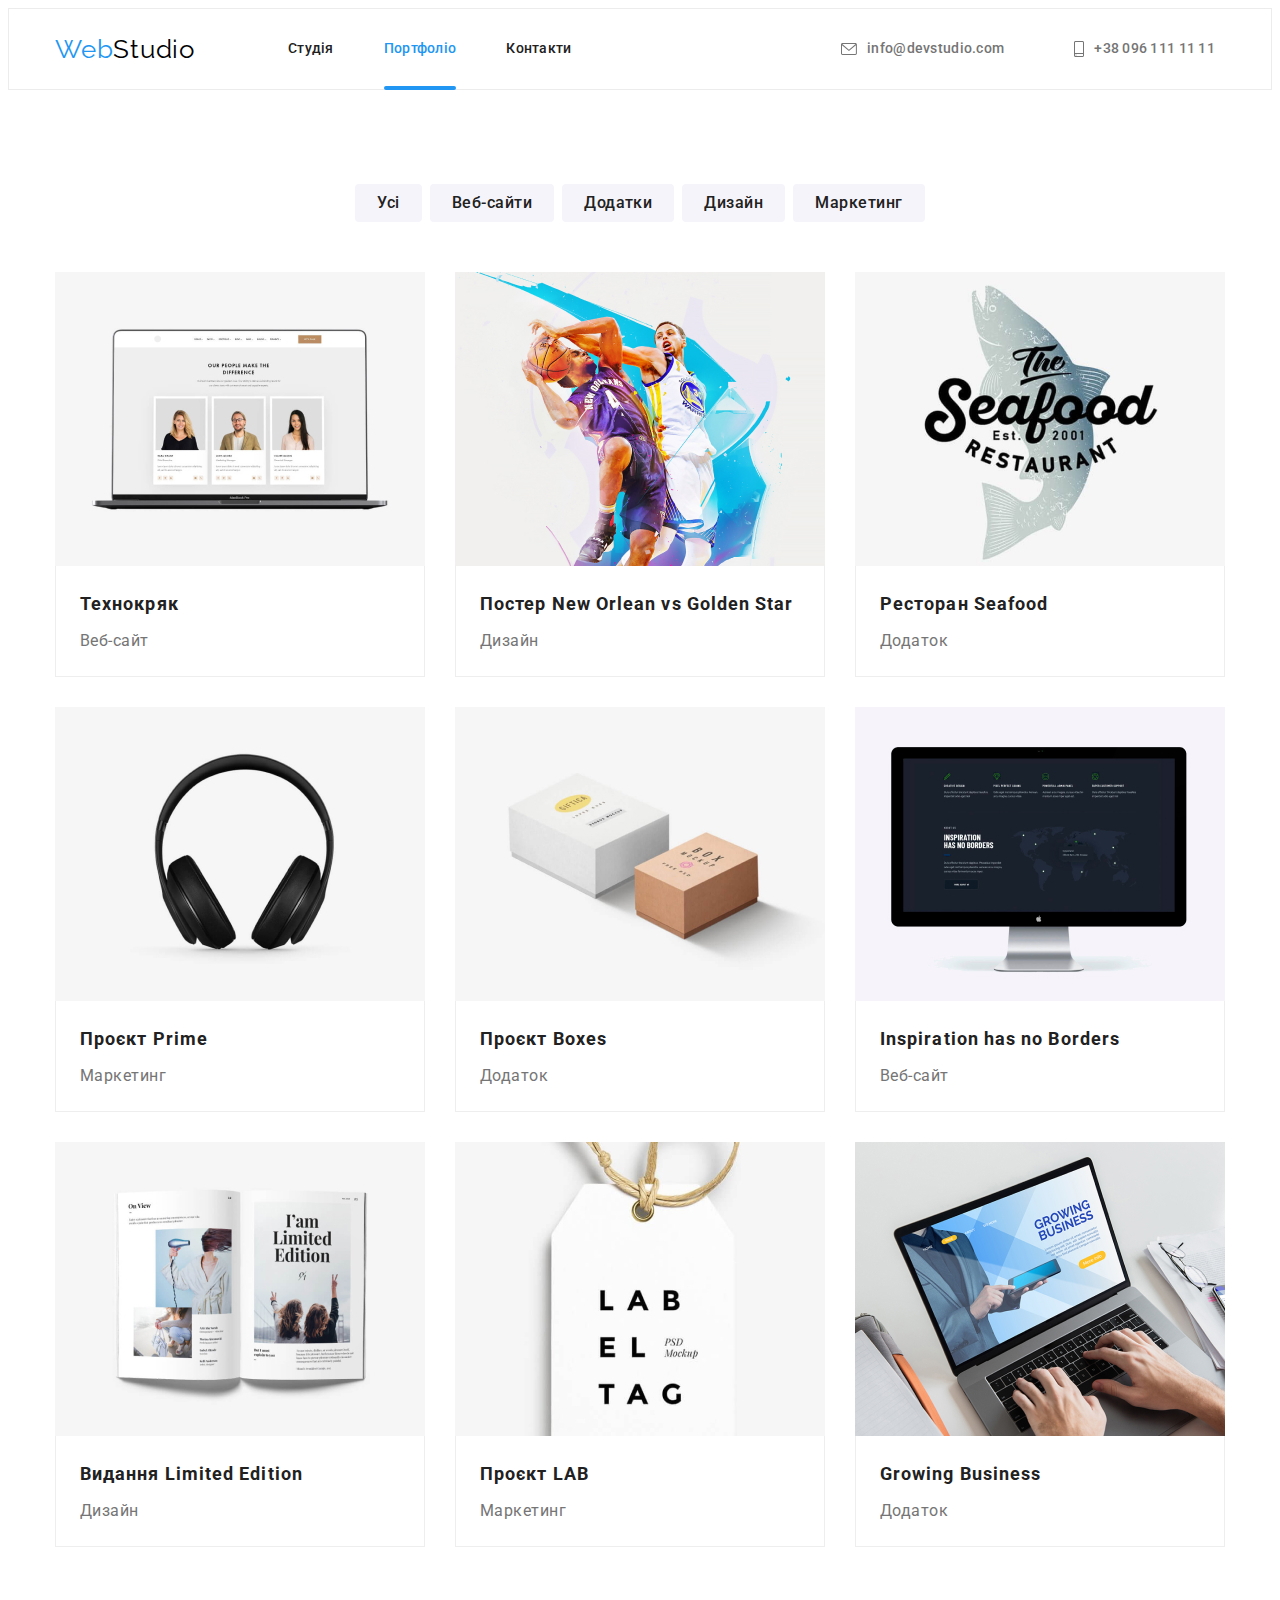
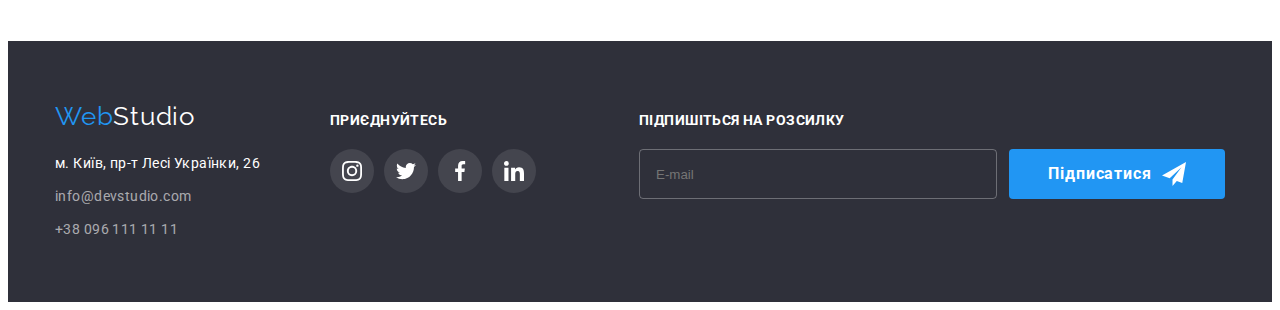
==== commit 9ed33f8b: "current-link portfolio" ====
--- a/portfolio.html
+++ b/portfolio.html
@@ -24,10 +24,10 @@
                 <a class="logo header-logo" href="./index.html"> <span class="header-logo__accent">Web</span>Studio</a>
                 <ul class="nav-list">
                     <li class="nav-list__item">
-                        <a class="nav-list__title сurrent-link" href="./index.html">Студія</a>
+                        <a class="nav-list__title" href="./index.html">Студія</a>
                     </li>
                     <li class="nav-list__item">
-                        <a class="nav-list__title" href="./portfolio.html">Портфоліо </a>
+                        <a class="nav-list__title сurrent-link" href="./portfolio.html">Портфоліо </a>
                     </li>
                     <li class="nav-list__item">
                         <a class="nav-list__title" href="#"> Контакти </a>
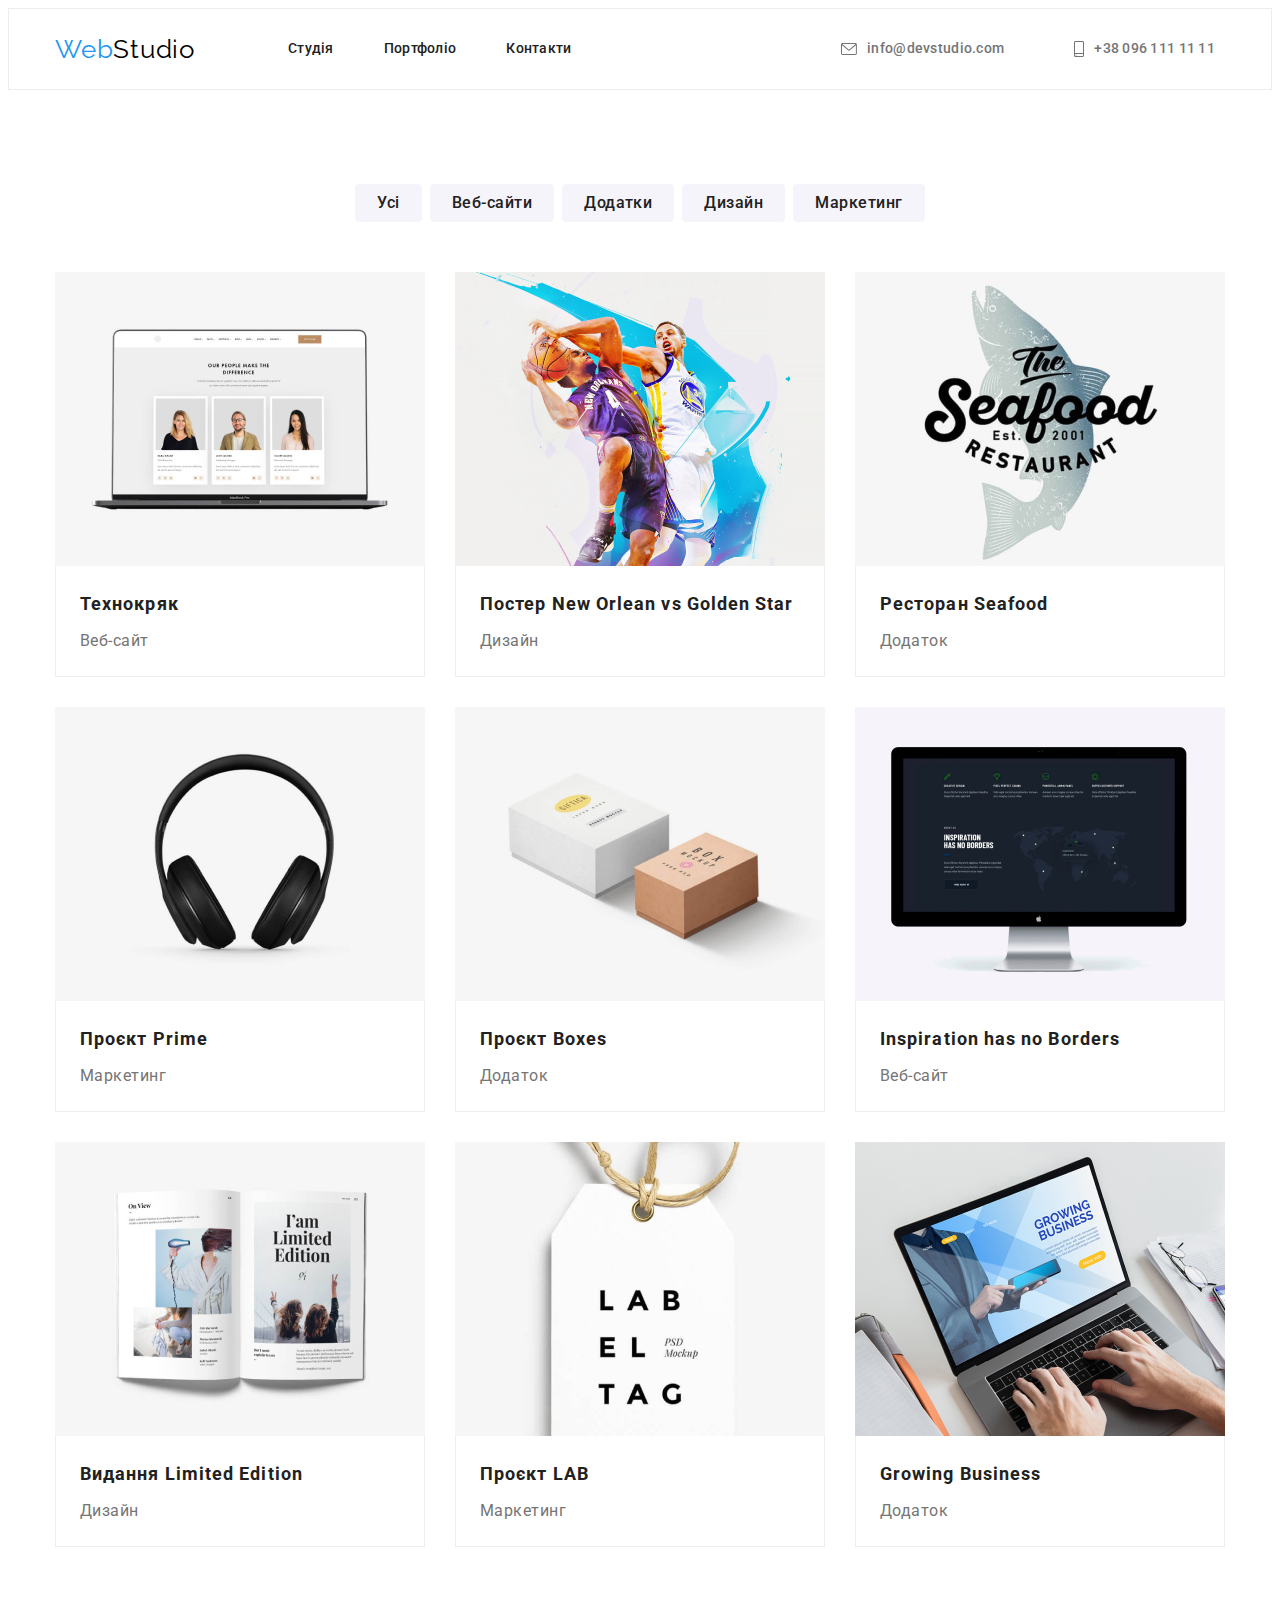
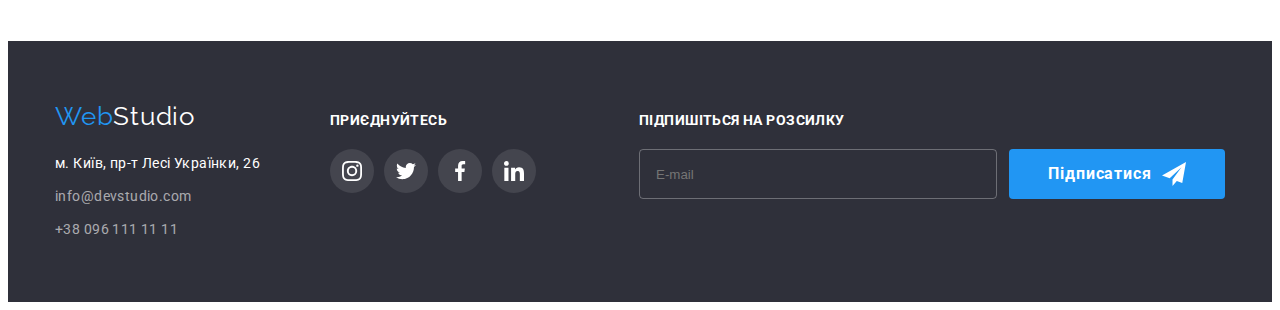
==== commit 1ee17626: "модифікатор current" ====
--- a/portfolio.html
+++ b/portfolio.html
@@ -27,7 +27,7 @@
                         <a class="nav-list__title" href="./index.html">Студія</a>
                     </li>
                     <li class="nav-list__item">
-                        <a class="nav-list__title сurrent-link" href="./portfolio.html">Портфоліо </a>
+                        <a class="nav-list__title nav-list__title--сurrent" href="./portfolio.html">Портфоліо </a>
                     </li>
                     <li class="nav-list__item">
                         <a class="nav-list__title" href="#"> Контакти </a>
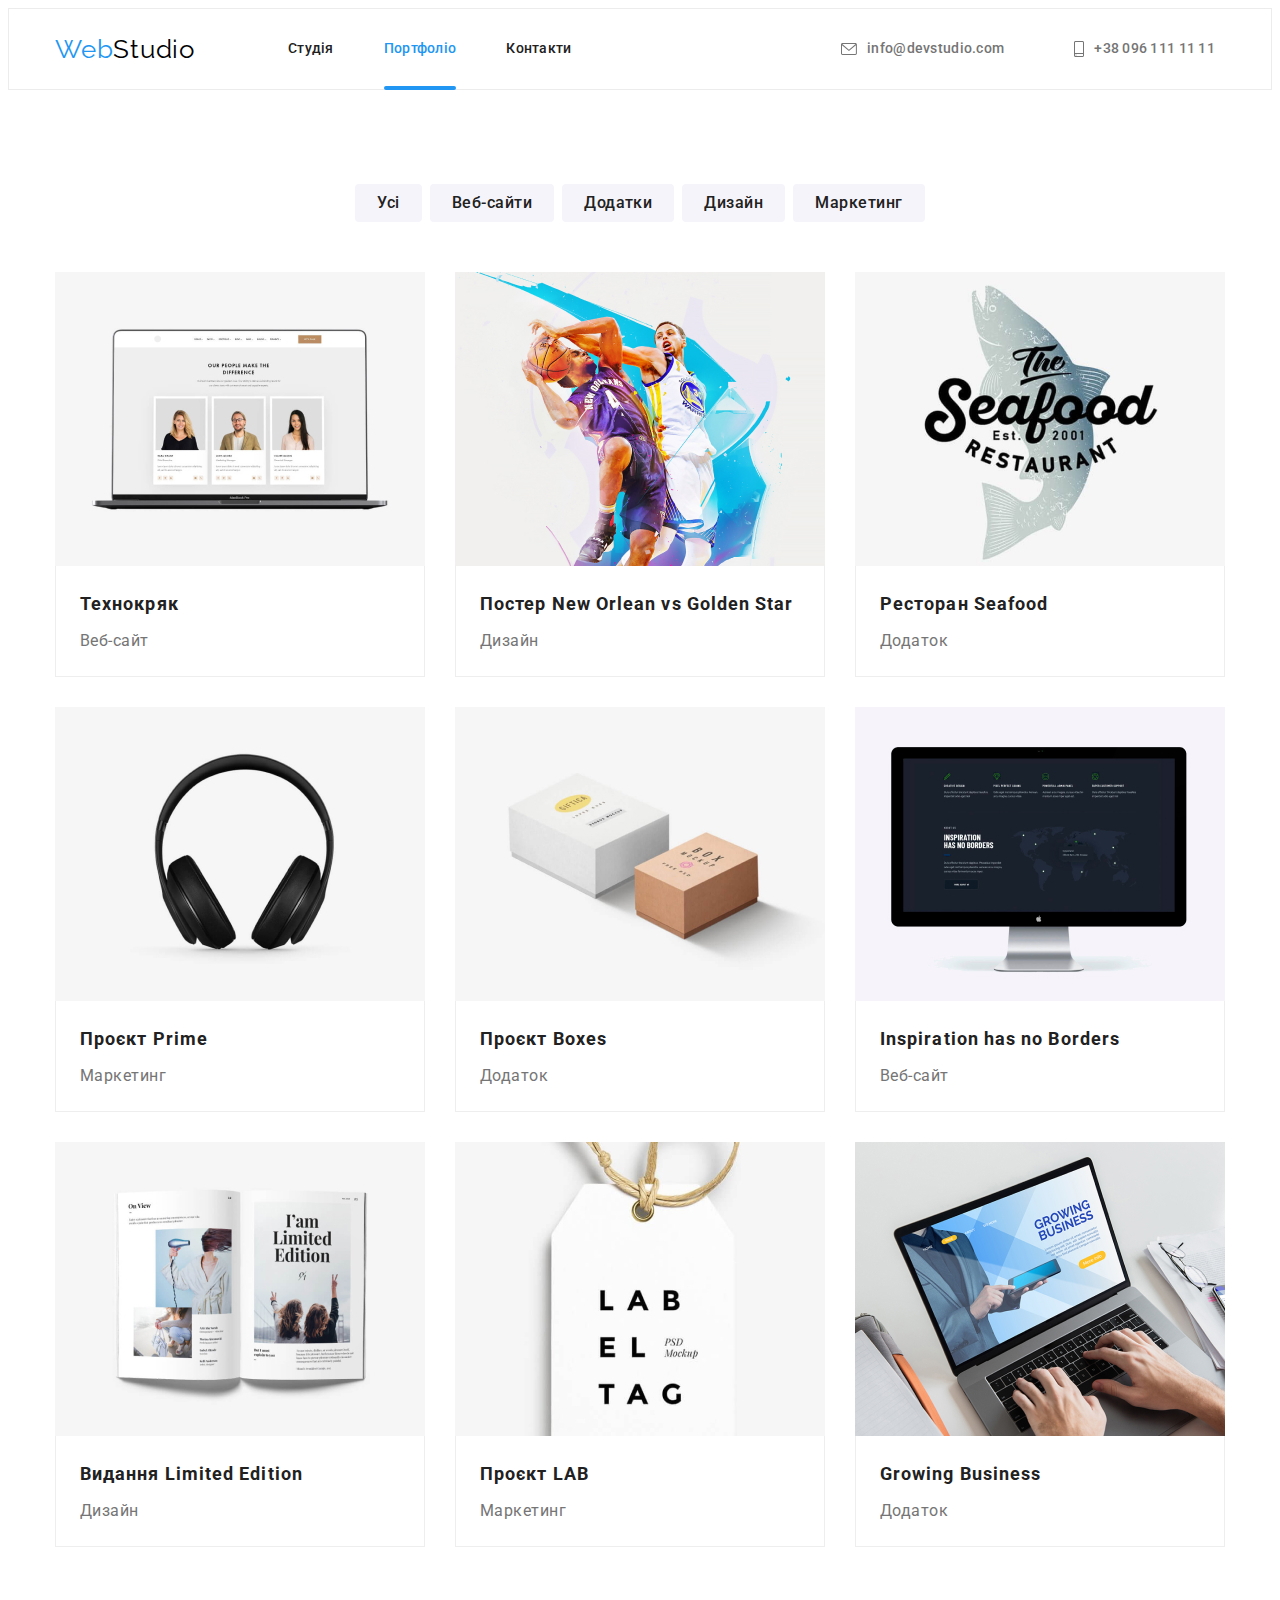
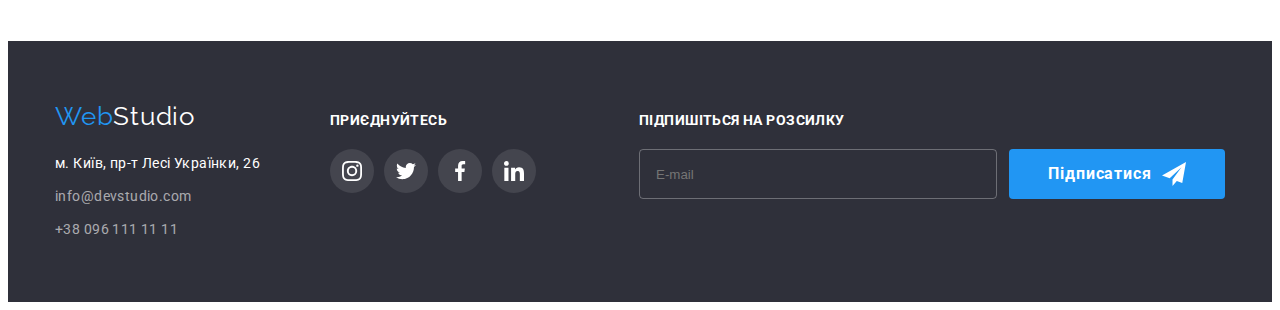
==== commit f69167de: "SASS  змінні" ====
--- a/portfolio.html
+++ b/portfolio.html
@@ -27,7 +27,7 @@
                         <a class="nav-list__title" href="./index.html">Студія</a>
                     </li>
                     <li class="nav-list__item">
-                        <a class="nav-list__title nav-list__title--сurrent" href="./portfolio.html">Портфоліо </a>
+                        <a class="nav-list__title nav-list__title--current" href="./portfolio.html">Портфоліо </a>
                     </li>
                     <li class="nav-list__item">
                         <a class="nav-list__title" href="#"> Контакти </a>
--- a/css/main.min.css
+++ b/css/main.min.css
@@ -1 +1 @@
-:root{--white-color: #ffffff;--main-title-color: #212121;--main-text-color: #757575;--main-blue-color: #2196f3;--main-fill-color: #afb1b8;--fist-background-color: #ffffff;--second-background-color: #f5f4fa;--footer-background-color: #2f303a;--border-color: #eeeeee;--background-item-color: #f5f4fa;--team-card-shadow: 0px 1px 3px rgba(0, 0, 0, 0.12), 0px 1px 1px rgba(0, 0, 0, 0.14), 0px 2px 1px rgba(0, 0, 0, 0.2)}*,*::before,*::after{-webkit-box-sizing:border-box;box-sizing:border-box}ul{list-style:none;margin:0;padding:0}h1,h2,h3,h4,h5,h6,p{margin:0}a{text-decoration:none}.visually-hiden{position:absolute;white-space:nowrap;width:1px;height:1px;overflow:hidden;border:0;padding:0;clip:rect(0 0 0 0);-webkit-clip-path:inset(50%);clip-path:inset(50%);margin:-1px}body{background-color:var(--fist-background-color);color:var(--main-text-color);font-family:"Roboto",sans-serif;font-style:normal;font-size:14px;letter-spacing:.03em}button{cursor:pointer}img{display:block}.container{width:1200px;padding-right:15px;padding-left:15px;margin:0 auto}.activity-wrap__text,.benefits__title{font-size:14px;font-weight:700;line-height:1.14;letter-spacing:.03em}.portfolio,.clients,.team,.activity,.benefits{padding-top:94px;padding-bottom:94px}.main-title-btn{min-width:216px;min-height:50px;font-family:inherit;background-color:var(--main-blue-color);font-weight:700;font-size:16px;line-height:1.88;display:block;margin:0 auto;-webkit-box-align:center;-ms-flex-align:center;align-items:center;text-align:center;letter-spacing:.06em;color:var(--white-color);cursor:pointer;border:0;border-radius:4px;-webkit-transition-property:background-color;transition-property:background-color;-webkit-transition-duration:250ms;transition-duration:250ms;-webkit-transition-timing-function:cubic-bezier(0.4, 0, 0.2, 1);transition-timing-function:cubic-bezier(0.4, 0, 0.2, 1)}.main-title-btn:hover,.main-title-btn:focus{background-color:#188ce8}.section-title{font-size:36px;font-weight:700;line-height:1.16;text-align:center;letter-spacing:.03em;color:var(--main-title-color);margin-bottom:50px}.header{border:1px solid #ececec}.header--container{display:-webkit-box;display:-ms-flexbox;display:flex;-webkit-box-align:center;-ms-flex-align:center;align-items:center}.navigation{margin-right:auto;display:-webkit-box;display:-ms-flexbox;display:flex;-webkit-box-align:center;-ms-flex-align:center;align-items:center}.main-nav{display:-webkit-box;display:-ms-flexbox;display:flex}.logo{font-family:"Raleway";font-size:26px;line-height:1.19;letter-spacing:.03em;color:#000}.header-logo{margin-right:93px}.header-logo__accent{color:var(--main-blue-color)}.nav-list{display:-webkit-box;display:-ms-flexbox;display:flex;gap:50px}.nav-list__item{display:-webkit-box;display:-ms-flexbox;display:flex;gap:50px}.nav-list__title{display:inline-block;padding-top:32px;padding-bottom:32px;font-weight:500;font-size:14px;line-height:1.14;letter-spacing:.02em;color:var(--main-title-color);-webkit-transition-property:color;transition-property:color;-webkit-transition-duration:250ms;transition-duration:250ms;-webkit-transition-timing-function:cubic-bezier(0.4, 0, 0.2, 1);transition-timing-function:cubic-bezier(0.4, 0, 0.2, 1)}.nav-list__title:hover,.nav-list__title:focus{color:var(--main-blue-color)}.сurrent-link{color:var(--main-blue-color);position:relative}.сurrent-link:after{content:"";position:absolute;width:100%;height:4px;bottom:-1px;left:0;background:var(--main-blue-color);border-radius:2px}.contact-mail{display:-webkit-box;display:-ms-flexbox;display:flex;gap:50px}.contact-mail__link{display:-webkit-box;display:-ms-flexbox;display:flex;-webkit-box-align:center;-ms-flex-align:center;align-items:center;font-weight:500;font-size:14px;line-height:1.14;letter-spacing:.02em;color:var(--main-text-color);-webkit-transition-property:color;transition-property:color;-webkit-transition-duration:250ms;transition-duration:250ms;-webkit-transition-timing-function:cubic-bezier(0.4, 0, 0.2, 1);transition-timing-function:cubic-bezier(0.4, 0, 0.2, 1)}.contact-mail__link:hover,.contact-mail__link:focus{color:var(--main-blue-color)}.contact-mail__icon{fill:currentColor;margin-right:10px}.contact-mail__item{display:inline-block;padding:10px}.main{background-image:-webkit-gradient(linear, left top, left bottom, from(rgba(47, 48, 58, 0.4)), to(rgba(47, 48, 58, 0.4))),url(../images/bg-image.jpg);background-image:linear-gradient(rgba(47, 48, 58, 0.4), rgba(47, 48, 58, 0.4)),url(../images/bg-image.jpg);background-repeat:no-repeat;background-position:center;background-size:cover;padding-top:200px;padding-bottom:200px;max-width:1600px;margin:0 auto}.main__title{margin-bottom:30px;margin-top:0;color:var(--white-color);font-weight:900;font-size:44px;line-height:1.36;text-align:center;letter-spacing:.06em;text-transform:uppercase}.benefits__list{display:-webkit-box;display:-ms-flexbox;display:flex;gap:30px}.benefits__item{width:calc((100% - 90px)/4)}.benefits__icon{display:-webkit-box;display:-ms-flexbox;display:flex;margin-bottom:30px;height:120px;-webkit-box-pack:center;-ms-flex-pack:center;justify-content:center;-webkit-box-align:center;-ms-flex-align:center;align-items:center;background-color:var(--background-item-color)}.benefits__title{text-transform:uppercase;color:var(--main-title-color);margin-bottom:10px}.benefits__subtitle{font-size:14px;line-height:1.71;letter-spacing:.03em;color:var(--main-text-color)}.activity{padding-top:0}.activity__list{display:-webkit-box;display:-ms-flexbox;display:flex;gap:30px}.activity__item{width:calc((100% - 60px)/3)}.activity-wrap{position:relative;-webkit-box-align:center;-ms-flex-align:center;align-items:center;-webkit-box-pack:center;-ms-flex-pack:center;justify-content:center}.activity-wrap__text{position:absolute;background:rgba(47,48,58,.8);width:100%;text-align:center;text-transform:uppercase;color:var(--white-color);padding-top:27px;padding-bottom:27px;bottom:0;left:0}.team{background-color:var(--second-background-color)}.team-list{display:-webkit-box;display:-ms-flexbox;display:flex;gap:30px}.team-list-item{width:calc((100% - 90px)/4);background-color:var(--white-color);-webkit-box-shadow:var(--team-card-shadow);box-shadow:var(--team-card-shadow);border-radius:0px 0px 4px 4px}.team-name{padding-top:30px;padding-bottom:30px}.team-title{font-size:16px;font-weight:500;line-height:1.18;text-align:center;letter-spacing:.03em;color:var(--main-title-color);margin-bottom:10px}.team-subtitle{font-weight:400;font-size:16px;line-height:1.18;text-align:center;letter-spacing:.03em;color:var(--main-text-color)}.social-links-list{display:-webkit-box;display:-ms-flexbox;display:flex;gap:10px;-webkit-box-pack:center;-ms-flex-pack:center;justify-content:center}.social-links-item{width:206px;height:44px;margin-top:16px;-ms-flex-preferred-size:content;flex-basis:content}.social-link{width:44px;height:44px;display:-webkit-box;display:-ms-flexbox;display:flex;-webkit-box-align:center;-ms-flex-align:center;align-items:center;-webkit-box-pack:center;-ms-flex-pack:center;justify-content:center;fill:var(--main-fill-color);border-radius:50%;background-color:var(--fist-background-color);-webkit-transition-property:background-color,fill;transition-property:background-color,fill;-webkit-transition-duration:250ms;transition-duration:250ms;-webkit-transition-timing-function:cubic-bezier(0.4, 0, 0.2, 1);transition-timing-function:cubic-bezier(0.4, 0, 0.2, 1)}.social-link:hover,.social-link:focus{background-color:var(--main-blue-color);fill:var(--white-color)}.clients-list{display:-webkit-box;display:-ms-flexbox;display:flex;gap:30px;-webkit-box-pack:center;-ms-flex-pack:center;justify-content:center}.clients-item{width:calc((100% - 150px)/6);height:92px}.clients-link{width:100%;height:100%;border:1px solid var(--main-fill-color);border-radius:4px;display:-webkit-box;display:-ms-flexbox;display:flex;-webkit-box-align:center;-ms-flex-align:center;align-items:center;-webkit-box-pack:center;-ms-flex-pack:center;justify-content:center;fill:var(--main-fill-color);-webkit-transition-property:border,fill;transition-property:border,fill;-webkit-transition-duration:250ms;transition-duration:250ms;-webkit-transition-timing-function:cubic-bezier(0.4, 0, 0.2, 1);transition-timing-function:cubic-bezier(0.4, 0, 0.2, 1)}.clients-link:hover,.clients-link:focus{fill:var(--main-blue-color);border:1px solid var(--main-blue-color)}.footer{background-color:var(--footer-background-color);padding-top:60px;padding-bottom:60px}.footer-wrap{display:-webkit-box;display:-ms-flexbox;display:flex;-webkit-box-align:baseline;-ms-flex-align:baseline;align-items:baseline}.footer-logo{display:inline-block;margin-bottom:20px}.footer-logo-accent{color:var(--white-color)}.footer-list-item:not(:last-child){margin-bottom:9px}.footer-link-adress{font-style:normal;font-size:14px;line-height:1.71;letter-spacing:.03em;color:var(--white-color)}.footer-contact{color:rgba(255,255,255,.6);-webkit-transition-property:color;transition-property:color;-webkit-transition-duration:250ms;transition-duration:250ms;-webkit-transition-timing-function:cubic-bezier(0.4, 0, 0.2, 1);transition-timing-function:cubic-bezier(0.4, 0, 0.2, 1)}.footer-contact:hover,.footer-contact:focus{color:var(--main-blue-color)}.footer-soc-links{max-width:206px;min-height:80px;margin-left:70px}.footer-text{display:inline-block;font-weight:700;font-size:14px;line-height:1.14;letter-spacing:.03em;text-transform:uppercase;color:var(--white-color)}.footer-soc-link-list{display:-webkit-box;display:-ms-flexbox;display:flex;gap:10px;-webkit-box-pack:center;-ms-flex-pack:center;justify-content:center}.footer-soc-link-item{width:206px;height:44px;margin-top:20px;-ms-flex-preferred-size:content;flex-basis:content}.footer-social-link{width:44px;height:44px;display:-webkit-box;display:-ms-flexbox;display:flex;-webkit-box-align:center;-ms-flex-align:center;align-items:center;-webkit-box-pack:center;-ms-flex-pack:center;justify-content:center;fill:var(--white-color);border-radius:50%;background-color:rgba(255,255,255,.1);-webkit-transition-property:background-color;transition-property:background-color;-webkit-transition-duration:250ms;transition-duration:250ms;-webkit-transition-timing-function:cubic-bezier(0.4, 0, 0.2, 1);transition-timing-function:cubic-bezier(0.4, 0, 0.2, 1)}.footer-social-link:hover,.footer-social-link:focus{background-color:var(--main-blue-color)}.footer-form{margin-left:auto;display:-webkit-box;display:-ms-flexbox;display:flex;-webkit-box-orient:vertical;-webkit-box-direction:normal;-ms-flex-direction:column;flex-direction:column}.footer-label{margin-bottom:20px}.footer-subscribe{display:-webkit-box;display:-ms-flexbox;display:flex}.footer-input{background-color:rgba(0,0,0,0);border:1px solid rgba(255,255,255,.3);border-radius:4px;width:358px;height:50px;margin-right:12px;padding-left:16px;color:var(--white-color)}.subscribe-btn{display:-webkit-box;display:-ms-flexbox;display:flex;gap:10px;-webkit-box-pack:center;-ms-flex-pack:center;justify-content:center}.backdrop{position:fixed;top:0;width:100%;height:100%;background-color:rgba(0,0,0,.2);opacity:1;-webkit-transition:opacity 250ms cubic-bezier(0.4, 0, 0.2, 1),-webkit-transform 250ms cubic-bezier(0.4, 0, 0.2, 1);transition:opacity 250ms cubic-bezier(0.4, 0, 0.2, 1),-webkit-transform 250ms cubic-bezier(0.4, 0, 0.2, 1);transition:opacity 250ms cubic-bezier(0.4, 0, 0.2, 1),transform 250ms cubic-bezier(0.4, 0, 0.2, 1);transition:opacity 250ms cubic-bezier(0.4, 0, 0.2, 1),transform 250ms cubic-bezier(0.4, 0, 0.2, 1),-webkit-transform 250ms cubic-bezier(0.4, 0, 0.2, 1)}.modal{position:absolute;top:50%;left:50%;-webkit-transform:translate(-50%, -50%) scale(1);transform:translate(-50%, -50%) scale(1);width:528px;min-height:581px;background-color:var(--white-color);-webkit-box-shadow:0px 1px 3px rgba(0,0,0,.12),0px 1px 1px rgba(0,0,0,.14),0px 2px 1px rgba(0,0,0,.2);box-shadow:0px 1px 3px rgba(0,0,0,.12),0px 1px 1px rgba(0,0,0,.14),0px 2px 1px rgba(0,0,0,.2);border-radius:4px;opacity:1;-webkit-transition:opacity 250ms cubic-bezier(0.4, 0, 0.2, 1),-webkit-transform 250ms cubic-bezier(0.4, 0, 0.2, 1);transition:opacity 250ms cubic-bezier(0.4, 0, 0.2, 1),-webkit-transform 250ms cubic-bezier(0.4, 0, 0.2, 1);transition:transform 250ms cubic-bezier(0.4, 0, 0.2, 1),opacity 250ms cubic-bezier(0.4, 0, 0.2, 1);transition:transform 250ms cubic-bezier(0.4, 0, 0.2, 1),opacity 250ms cubic-bezier(0.4, 0, 0.2, 1),-webkit-transform 250ms cubic-bezier(0.4, 0, 0.2, 1);padding:40px}.backdrop.is-hidden .modal{-webkit-transform:translate(-50%, -50%) scale(0);transform:translate(-50%, -50%) scale(0)}.modal-close{position:absolute;right:8px;top:8px;width:30px;height:30px;border:1px solid rgba(0,0,0,.1019607843);border-radius:50%;background-color:rgba(0,0,0,0);display:-webkit-box;display:-ms-flexbox;display:flex;-webkit-box-align:center;-ms-flex-align:center;align-items:center;-webkit-box-pack:center;-ms-flex-pack:center;justify-content:center;-webkit-transition-property:fill;transition-property:fill;-webkit-transition-duration:250ms;transition-duration:250ms;-webkit-transition-timing-function:cubic-bezier(0.4, 0, 0.2, 1);transition-timing-function:cubic-bezier(0.4, 0, 0.2, 1)}.modal-close:hover,.modal-close:focus{fill:var(--main-blue-color)}.modal-title{font-weight:700;font-size:20px;line-height:1.15;text-align:center;letter-spacing:.03em;color:var(--main-title-color);margin-bottom:12px}.modal-wraper{margin-bottom:10px}.input-label{display:block;font-weight:400;font-size:12px;line-height:1.16;letter-spacing:.01em;color:#000;margin-bottom:4px}.input-wrapper{position:relative}.modal-input{width:100%;height:40px;border:1px solid rgba(33,33,33,.2);border-radius:4px;background-color:rgba(0,0,0,0);outline:rgba(0,0,0,0);padding-left:42px;-webkit-transition-property:border-color;transition-property:border-color;-webkit-transition-duration:250ms;transition-duration:250ms;-webkit-transition-timing-function:cubic-bezier(0.4, 0, 0.2, 1);transition-timing-function:cubic-bezier(0.4, 0, 0.2, 1)}.modal-input:focus,.modal-input:hover{border-color:var(--main-blue-color)}.modal-input:focus+.modal-icon,.modal-input:hover+.modal-icon{fill:var(--main-blue-color)}.modal-icon{position:absolute;left:12px;top:50%;-webkit-transform:translateY(-50%);transform:translateY(-50%);-webkit-transition-property:border-color;transition-property:border-color;-webkit-transition-duration:250ms;transition-duration:250ms;-webkit-transition-timing-function:cubic-bezier(0.4, 0, 0.2, 1);transition-timing-function:cubic-bezier(0.4, 0, 0.2, 1)}.modal-comment{width:100%;height:120px;border:1px solid rgba(33,33,33,.2);border-radius:4px;outline:rgba(0,0,0,0);resize:none;padding-top:12px;padding-left:16px}.modal-comment::-webkit-input-placeholder{font-size:12px;color:rgba(117,117,117,.5);-webkit-transition-property:border-color;transition-property:border-color;-webkit-transition-duration:250ms;transition-duration:250ms;-webkit-transition-timing-function:cubic-bezier(0.4, 0, 0.2, 1);transition-timing-function:cubic-bezier(0.4, 0, 0.2, 1)}.modal-comment::-moz-placeholder{font-size:12px;color:rgba(117,117,117,.5);-moz-transition-property:border-color;transition-property:border-color;transition-duration:250ms;transition-timing-function:cubic-bezier(0.4, 0, 0.2, 1)}.modal-comment:-ms-input-placeholder{font-size:12px;color:rgba(117,117,117,.5);-ms-transition-property:border-color;transition-property:border-color;transition-duration:250ms;transition-timing-function:cubic-bezier(0.4, 0, 0.2, 1)}.modal-comment::-ms-input-placeholder{font-size:12px;color:rgba(117,117,117,.5);-ms-transition-property:border-color;transition-property:border-color;transition-duration:250ms;transition-timing-function:cubic-bezier(0.4, 0, 0.2, 1)}.modal-comment::placeholder{font-size:12px;color:rgba(117,117,117,.5);-webkit-transition-property:border-color;transition-property:border-color;-webkit-transition-duration:250ms;transition-duration:250ms;-webkit-transition-timing-function:cubic-bezier(0.4, 0, 0.2, 1);transition-timing-function:cubic-bezier(0.4, 0, 0.2, 1)}.modal-comment:focus,.modal-comment:hover{border-color:var(--main-blue-color)}.checkbox{position:absolute;white-space:nowrap;width:1px;height:1px;overflow:hidden;border:0;padding:0;clip:rect(0 0 0 0);-webkit-clip-path:inset(50%);clip-path:inset(50%);margin:-1px}.checkbox:focus{border-color:rgba(0,0,0,0);background-color:var(--main-blue-color);background-image:url(../images/full-check.svg);background-size:contain;background-origin:border-box}.checkbox-label{display:-webkit-box;display:-ms-flexbox;display:flex;-webkit-box-align:center;-ms-flex-align:center;align-items:center;margin-top:20px;margin-bottom:30px}.checkbox-icon{display:-webkit-inline-box;display:-ms-inline-flexbox;display:inline-flex;width:16px;height:15px;margin-right:7px;border:2px solid #212121;border-radius:2px;-webkit-box-align:center;-ms-flex-align:center;align-items:center;-webkit-box-pack:center;-ms-flex-pack:center;justify-content:center;-webkit-transition:border;transition:border;-webkit-transition-duration:250ms;transition-duration:250ms;-webkit-transition-timing-function:cubic-bezier(0.4, 0, 0.2, 1);transition-timing-function:cubic-bezier(0.4, 0, 0.2, 1)}.checkbox:focus+.checkbox-icon{border:2px solid var(--main-blue-color)}.checkbox:checked+.checkbox-icon{border-color:var(--main-blue-color);background-color:var(--main-blue-color)}.accepted-text{font-weight:400;font-size:14px;line-height:1.71}.checkbox-link{font-weight:400;font-size:14px;line-height:1.71;letter-spacing:.03em;-webkit-text-decoration-line:underline;text-decoration-line:underline;color:var(--main-blue-color)}.send-btn{-webkit-box-shadow:0px 4px 4px rgba(0,0,0,.15);box-shadow:0px 4px 4px rgba(0,0,0,.15)}.is-hidden{opacity:0;visibility:hidden;pointer-events:none}.portfolio-btn-list{display:-webkit-box;display:-ms-flexbox;display:flex;gap:8px;-webkit-box-pack:center;-ms-flex-pack:center;justify-content:center;margin-bottom:50px}.portfolio-btn{font-family:inherit;font-weight:500;font-size:16px;line-height:1.63;text-align:center;letter-spacing:.03em;color:var(--main-title-color);background-color:#f5f4fa;cursor:pointer;border:0;padding-top:6px;padding-bottom:6px;padding-left:22px;padding-right:22px;border-radius:4px;-webkit-transition-property:color,background-color,-webkit-box-shadow;transition-property:color,background-color,-webkit-box-shadow;transition-property:color,background-color,box-shadow;transition-property:color,background-color,box-shadow,-webkit-box-shadow;-webkit-transition-duration:250ms;transition-duration:250ms;-webkit-transition-timing-function:cubic-bezier(0.4, 0, 0.2, 1);transition-timing-function:cubic-bezier(0.4, 0, 0.2, 1)}.portfolio-btn:focus,.portfolio-btn:hover{color:var(--white-color);background-color:var(--main-blue-color);-webkit-box-shadow:0px 3px 1px rgba(0,0,0,.1),0px 1px 2px rgba(0,0,0,.08),0px 2px 2px rgba(0,0,0,.12);box-shadow:0px 3px 1px rgba(0,0,0,.1),0px 1px 2px rgba(0,0,0,.08),0px 2px 2px rgba(0,0,0,.12)}.portfolio-title{font-weight:700;font-size:18px;line-height:2;letter-spacing:.06em;color:var(--main-title-color);margin-bottom:4px}.portfolio-subtitle{font-weight:400;font-size:16px;line-height:1.88;letter-spacing:.03em;color:var(--main-text-color)}.portfolio-projects{display:-webkit-box;display:-ms-flexbox;display:flex;gap:30px;-ms-flex-wrap:wrap;flex-wrap:wrap}.portfolio-projects-item{width:calc((100% - 60px)/3)}.portfolio-project-link{display:block;-webkit-transition-property:-webkit-box-shadow;transition-property:-webkit-box-shadow;transition-property:box-shadow;transition-property:box-shadow, -webkit-box-shadow;-webkit-transition-duration:250ms;transition-duration:250ms;-webkit-transition-timing-function:cubic-bezier(0.4, 0, 0.2, 1);transition-timing-function:cubic-bezier(0.4, 0, 0.2, 1)}.portfolio-project-link:hover,.portfolio-project-link:focus{-webkit-box-shadow:0px 1px 1px rgba(0,0,0,.12),0px 4px 4px rgba(0,0,0,.06),1px 4px 6px rgba(0,0,0,.16);box-shadow:0px 1px 1px rgba(0,0,0,.12),0px 4px 4px rgba(0,0,0,.06),1px 4px 6px rgba(0,0,0,.16)}.card-wrap{position:relative;overflow:hidden}.hover-text{position:absolute;top:0;left:0;background-color:rgba(33,150,243,.9);color:var(--white-color);font-weight:400;font-size:18px;line-height:1.56;letter-spacing:.03em;padding-left:24px;padding-right:24px;display:-webkit-box;display:-ms-flexbox;display:flex;-webkit-box-align:center;-ms-flex-align:center;align-items:center;-webkit-box-pack:center;-ms-flex-pack:center;justify-content:center;height:100%;-webkit-transform:translateY(100%);transform:translateY(100%);-webkit-transition-property:overflow,-webkit-transform;transition-property:overflow,-webkit-transform;transition-property:transform,overflow;transition-property:transform,overflow,-webkit-transform;-webkit-transition-duration:250ms;transition-duration:250ms;-webkit-transition-timing-function:cubic-bezier(0.4, 0, 0.2, 1);transition-timing-function:cubic-bezier(0.4, 0, 0.2, 1)}.portfolio-project-link:hover .hover-text,.portfolio-project-link:focus .hover-text{-webkit-transform:translateY(0);transform:translateY(0);overflow:visible}.portfolio-text-wrap{padding-top:20px;padding-right:24px;padding-bottom:20px;padding-left:24px;border:1px solid var(--border-color);border-top:none}/*# sourceMappingURL=main.min.css.map */+:root{--white-color: #ffffff;--main-title-color: #212121;--main-text-color: #757575;--main-blue-color: #2196f3;--main-fill-color: #afb1b8;--fist-background-color: #ffffff;--second-background-color: #f5f4fa;--footer-background-color: #2f303a;--border-color: #eeeeee;--background-item-color: #f5f4fa;--team-card-shadow: 0px 1px 3px rgba(0, 0, 0, 0.12), 0px 1px 1px rgba(0, 0, 0, 0.14), 0px 2px 1px rgba(0, 0, 0, 0.2)}*,*::before,*::after{-webkit-box-sizing:border-box;box-sizing:border-box}ul{list-style:none;margin:0;padding:0}h1,h2,h3,h4,h5,h6,p{margin:0}a{text-decoration:none}.visually-hiden{position:absolute;white-space:nowrap;width:1px;height:1px;overflow:hidden;border:0;padding:0;clip:rect(0 0 0 0);-webkit-clip-path:inset(50%);clip-path:inset(50%);margin:-1px}body{background-color:var(--fist-background-color);color:var(--main-text-color);font-family:"Roboto",sans-serif;font-style:normal;font-size:14px;letter-spacing:.03em}button{cursor:pointer}img{display:block}.container{width:1200px;padding-right:15px;padding-left:15px;margin:0 auto}.activity-wrap__text,.benefits__title{font-size:14px;font-weight:700;line-height:1.14;letter-spacing:.03em}.portfolio,.clients,.team,.activity,.benefits{padding-top:94px;padding-bottom:94px}.main-title-btn{min-width:216px;min-height:50px;font-family:inherit;background-color:var(--main-blue-color);font-weight:700;font-size:16px;line-height:1.88;display:block;margin:0 auto;-webkit-box-align:center;-ms-flex-align:center;align-items:center;text-align:center;letter-spacing:.06em;color:var(--white-color);cursor:pointer;border:0;border-radius:4px;-webkit-transition-property:background-color;transition-property:background-color;-webkit-transition-duration:250ms;transition-duration:250ms;-webkit-transition-timing-function:cubic-bezier(0.4, 0, 0.2, 1);transition-timing-function:cubic-bezier(0.4, 0, 0.2, 1)}.main-title-btn:hover,.main-title-btn:focus{background-color:#188ce8}.section-title{font-size:36px;font-weight:700;line-height:1.16;text-align:center;letter-spacing:.03em;color:var(--main-title-color);margin-bottom:50px}.header{border:1px solid #ececec}.header--container{display:-webkit-box;display:-ms-flexbox;display:flex;-webkit-box-align:center;-ms-flex-align:center;align-items:center}.navigation{margin-right:auto;display:-webkit-box;display:-ms-flexbox;display:flex;-webkit-box-align:center;-ms-flex-align:center;align-items:center}.main-nav{display:-webkit-box;display:-ms-flexbox;display:flex}.logo{font-family:Raleway,sans-serif;font-size:26px;line-height:1.19;letter-spacing:.03em;color:#000}.header-logo{margin-right:93px}.header-logo__accent{color:var(--main-blue-color)}.nav-list{display:-webkit-box;display:-ms-flexbox;display:flex;gap:50px}.nav-list__item{display:-webkit-box;display:-ms-flexbox;display:flex;gap:50px}.nav-list__title{display:inline-block;padding-top:32px;padding-bottom:32px;font-weight:500;font-size:14px;line-height:1.14;letter-spacing:.02em;color:var(--main-title-color);-webkit-transition-property:color;transition-property:color;-webkit-transition-duration:250ms;transition-duration:250ms;-webkit-transition-timing-function:cubic-bezier(0.4, 0, 0.2, 1);transition-timing-function:cubic-bezier(0.4, 0, 0.2, 1)}.nav-list__title:hover,.nav-list__title:focus{color:var(--main-blue-color)}.nav-list__title--current{color:var(--main-blue-color);position:relative}.nav-list__title--current:after{content:"";position:absolute;width:100%;height:4px;bottom:-1px;left:0;background:var(--main-blue-color);border-radius:2px}.contact-mail{display:-webkit-box;display:-ms-flexbox;display:flex;gap:50px}.contact-mail__link{display:-webkit-box;display:-ms-flexbox;display:flex;-webkit-box-align:center;-ms-flex-align:center;align-items:center;font-weight:500;font-size:14px;line-height:1.14;letter-spacing:.02em;color:var(--main-text-color);-webkit-transition-property:color;transition-property:color;-webkit-transition-duration:250ms;transition-duration:250ms;-webkit-transition-timing-function:cubic-bezier(0.4, 0, 0.2, 1);transition-timing-function:cubic-bezier(0.4, 0, 0.2, 1)}.contact-mail__link:hover,.contact-mail__link:focus{color:var(--main-blue-color)}.contact-mail__icon{fill:currentColor;margin-right:10px}.contact-mail__item{display:inline-block;padding:10px}.main{background-image:-webkit-gradient(linear, left top, left bottom, from(rgba(47, 48, 58, 0.4)), to(rgba(47, 48, 58, 0.4))),url(../images/bg-image.jpg);background-image:linear-gradient(rgba(47, 48, 58, 0.4), rgba(47, 48, 58, 0.4)),url(../images/bg-image.jpg);background-repeat:no-repeat;background-position:center;background-size:cover;padding-top:200px;padding-bottom:200px;max-width:1600px;margin:0 auto}.main__title{margin-bottom:30px;margin-top:0;color:var(--white-color);font-weight:900;font-size:44px;line-height:1.36;text-align:center;letter-spacing:.06em;text-transform:uppercase}.benefits__list{display:-webkit-box;display:-ms-flexbox;display:flex;gap:30px}.benefits__item{width:calc((100% - 90px)/4)}.benefits__icon{display:-webkit-box;display:-ms-flexbox;display:flex;margin-bottom:30px;height:120px;-webkit-box-pack:center;-ms-flex-pack:center;justify-content:center;-webkit-box-align:center;-ms-flex-align:center;align-items:center;background-color:var(--background-item-color)}.benefits__title{text-transform:uppercase;color:var(--main-title-color);margin-bottom:10px}.benefits__subtitle{font-size:14px;line-height:1.71;letter-spacing:.03em;color:var(--main-text-color)}.activity{padding-top:0}.activity__list{display:-webkit-box;display:-ms-flexbox;display:flex;gap:30px}.activity__item{width:calc((100% - 60px)/3)}.activity-wrap{position:relative;-webkit-box-align:center;-ms-flex-align:center;align-items:center;-webkit-box-pack:center;-ms-flex-pack:center;justify-content:center}.activity-wrap__text{position:absolute;background:rgba(47,48,58,.8);width:100%;text-align:center;text-transform:uppercase;color:var(--white-color);padding-top:27px;padding-bottom:27px;bottom:0;left:0}.team{background-color:var(--second-background-color)}.team-list{display:-webkit-box;display:-ms-flexbox;display:flex;gap:30px}.team-list-item{width:calc((100% - 90px)/4);background-color:var(--white-color);-webkit-box-shadow:var(--team-card-shadow);box-shadow:var(--team-card-shadow);border-radius:0px 0px 4px 4px}.team-name{padding-top:30px;padding-bottom:30px}.team-title{font-size:16px;font-weight:500;line-height:1.18;text-align:center;letter-spacing:.03em;color:var(--main-title-color);margin-bottom:10px}.team-subtitle{font-weight:400;font-size:16px;line-height:1.18;text-align:center;letter-spacing:.03em;color:var(--main-text-color)}.social-links-list{display:-webkit-box;display:-ms-flexbox;display:flex;gap:10px;-webkit-box-pack:center;-ms-flex-pack:center;justify-content:center}.social-links-item{width:206px;height:44px;margin-top:16px;-ms-flex-preferred-size:content;flex-basis:content}.social-link{width:44px;height:44px;display:-webkit-box;display:-ms-flexbox;display:flex;-webkit-box-align:center;-ms-flex-align:center;align-items:center;-webkit-box-pack:center;-ms-flex-pack:center;justify-content:center;fill:var(--main-fill-color);border-radius:50%;background-color:var(--fist-background-color);-webkit-transition-property:background-color,fill;transition-property:background-color,fill;-webkit-transition-duration:250ms;transition-duration:250ms;-webkit-transition-timing-function:cubic-bezier(0.4, 0, 0.2, 1);transition-timing-function:cubic-bezier(0.4, 0, 0.2, 1)}.social-link:hover,.social-link:focus{background-color:var(--main-blue-color);fill:var(--white-color)}.clients-list{display:-webkit-box;display:-ms-flexbox;display:flex;gap:30px;-webkit-box-pack:center;-ms-flex-pack:center;justify-content:center}.clients-item{width:calc((100% - 150px)/6);height:92px}.clients-link{width:100%;height:100%;border:1px solid var(--main-fill-color);border-radius:4px;display:-webkit-box;display:-ms-flexbox;display:flex;-webkit-box-align:center;-ms-flex-align:center;align-items:center;-webkit-box-pack:center;-ms-flex-pack:center;justify-content:center;fill:var(--main-fill-color);-webkit-transition-property:border,fill;transition-property:border,fill;-webkit-transition-duration:250ms;transition-duration:250ms;-webkit-transition-timing-function:cubic-bezier(0.4, 0, 0.2, 1);transition-timing-function:cubic-bezier(0.4, 0, 0.2, 1)}.clients-link:hover,.clients-link:focus{fill:var(--main-blue-color);border:1px solid var(--main-blue-color)}.footer{background-color:var(--footer-background-color);padding-top:60px;padding-bottom:60px}.footer-wrap{display:-webkit-box;display:-ms-flexbox;display:flex;-webkit-box-align:baseline;-ms-flex-align:baseline;align-items:baseline}.footer-logo{display:inline-block;margin-bottom:20px}.footer-logo-accent{color:var(--white-color)}.footer-list-item:not(:last-child){margin-bottom:9px}.footer-link-adress{font-style:normal;font-size:14px;line-height:1.71;letter-spacing:.03em;color:var(--white-color)}.footer-contact{color:rgba(255,255,255,.6);-webkit-transition-property:color;transition-property:color;-webkit-transition-duration:250ms;transition-duration:250ms;-webkit-transition-timing-function:cubic-bezier(0.4, 0, 0.2, 1);transition-timing-function:cubic-bezier(0.4, 0, 0.2, 1)}.footer-contact:hover,.footer-contact:focus{color:var(--main-blue-color)}.footer-soc-links{max-width:206px;min-height:80px;margin-left:70px}.footer-text{display:inline-block;font-weight:700;font-size:14px;line-height:1.14;letter-spacing:.03em;text-transform:uppercase;color:var(--white-color)}.footer-soc-link-list{display:-webkit-box;display:-ms-flexbox;display:flex;gap:10px;-webkit-box-pack:center;-ms-flex-pack:center;justify-content:center}.footer-soc-link-item{width:206px;height:44px;margin-top:20px;-ms-flex-preferred-size:content;flex-basis:content}.footer-social-link{width:44px;height:44px;display:-webkit-box;display:-ms-flexbox;display:flex;-webkit-box-align:center;-ms-flex-align:center;align-items:center;-webkit-box-pack:center;-ms-flex-pack:center;justify-content:center;fill:var(--white-color);border-radius:50%;background-color:rgba(255,255,255,.1);-webkit-transition-property:background-color;transition-property:background-color;-webkit-transition-duration:250ms;transition-duration:250ms;-webkit-transition-timing-function:cubic-bezier(0.4, 0, 0.2, 1);transition-timing-function:cubic-bezier(0.4, 0, 0.2, 1)}.footer-social-link:hover,.footer-social-link:focus{background-color:var(--main-blue-color)}.footer-form{margin-left:auto;display:-webkit-box;display:-ms-flexbox;display:flex;-webkit-box-orient:vertical;-webkit-box-direction:normal;-ms-flex-direction:column;flex-direction:column}.footer-label{margin-bottom:20px}.footer-subscribe{display:-webkit-box;display:-ms-flexbox;display:flex}.footer-input{background-color:rgba(0,0,0,0);border:1px solid rgba(255,255,255,.3);border-radius:4px;width:358px;height:50px;margin-right:12px;padding-left:16px;color:var(--white-color)}.subscribe-btn{display:-webkit-box;display:-ms-flexbox;display:flex;gap:10px;-webkit-box-pack:center;-ms-flex-pack:center;justify-content:center}.backdrop{position:fixed;top:0;width:100%;height:100%;background-color:rgba(0,0,0,.2);opacity:1;-webkit-transition:opacity 250ms cubic-bezier(0.4, 0, 0.2, 1),-webkit-transform 250ms cubic-bezier(0.4, 0, 0.2, 1);transition:opacity 250ms cubic-bezier(0.4, 0, 0.2, 1),-webkit-transform 250ms cubic-bezier(0.4, 0, 0.2, 1);transition:opacity 250ms cubic-bezier(0.4, 0, 0.2, 1),transform 250ms cubic-bezier(0.4, 0, 0.2, 1);transition:opacity 250ms cubic-bezier(0.4, 0, 0.2, 1),transform 250ms cubic-bezier(0.4, 0, 0.2, 1),-webkit-transform 250ms cubic-bezier(0.4, 0, 0.2, 1)}.modal{position:absolute;top:50%;left:50%;-webkit-transform:translate(-50%, -50%) scale(1);transform:translate(-50%, -50%) scale(1);width:528px;min-height:581px;background-color:var(--white-color);-webkit-box-shadow:0px 1px 3px rgba(0,0,0,.12),0px 1px 1px rgba(0,0,0,.14),0px 2px 1px rgba(0,0,0,.2);box-shadow:0px 1px 3px rgba(0,0,0,.12),0px 1px 1px rgba(0,0,0,.14),0px 2px 1px rgba(0,0,0,.2);border-radius:4px;opacity:1;-webkit-transition:opacity 250ms cubic-bezier(0.4, 0, 0.2, 1),-webkit-transform 250ms cubic-bezier(0.4, 0, 0.2, 1);transition:opacity 250ms cubic-bezier(0.4, 0, 0.2, 1),-webkit-transform 250ms cubic-bezier(0.4, 0, 0.2, 1);transition:transform 250ms cubic-bezier(0.4, 0, 0.2, 1),opacity 250ms cubic-bezier(0.4, 0, 0.2, 1);transition:transform 250ms cubic-bezier(0.4, 0, 0.2, 1),opacity 250ms cubic-bezier(0.4, 0, 0.2, 1),-webkit-transform 250ms cubic-bezier(0.4, 0, 0.2, 1);padding:40px}.backdrop.is-hidden .modal{-webkit-transform:translate(-50%, -50%) scale(0);transform:translate(-50%, -50%) scale(0)}.modal-close{position:absolute;right:8px;top:8px;width:30px;height:30px;border:1px solid rgba(0,0,0,.1019607843);border-radius:50%;background-color:rgba(0,0,0,0);display:-webkit-box;display:-ms-flexbox;display:flex;-webkit-box-align:center;-ms-flex-align:center;align-items:center;-webkit-box-pack:center;-ms-flex-pack:center;justify-content:center;-webkit-transition-property:fill;transition-property:fill;-webkit-transition-duration:250ms;transition-duration:250ms;-webkit-transition-timing-function:cubic-bezier(0.4, 0, 0.2, 1);transition-timing-function:cubic-bezier(0.4, 0, 0.2, 1)}.modal-close:hover,.modal-close:focus{fill:var(--main-blue-color)}.modal-title{font-weight:700;font-size:20px;line-height:1.15;text-align:center;letter-spacing:.03em;color:var(--main-title-color);margin-bottom:12px}.modal-wraper{margin-bottom:10px}.input-label{display:block;font-weight:400;font-size:12px;line-height:1.16;letter-spacing:.01em;color:#000;margin-bottom:4px}.input-wrapper{position:relative}.modal-input{width:100%;height:40px;border:1px solid rgba(33,33,33,.2);border-radius:4px;background-color:rgba(0,0,0,0);outline:rgba(0,0,0,0);padding-left:42px;-webkit-transition-property:border-color;transition-property:border-color;-webkit-transition-duration:250ms;transition-duration:250ms;-webkit-transition-timing-function:cubic-bezier(0.4, 0, 0.2, 1);transition-timing-function:cubic-bezier(0.4, 0, 0.2, 1)}.modal-input:focus,.modal-input:hover{border-color:var(--main-blue-color)}.modal-input:focus+.modal-icon,.modal-input:hover+.modal-icon{fill:var(--main-blue-color)}.modal-icon{position:absolute;left:12px;top:50%;-webkit-transform:translateY(-50%);transform:translateY(-50%);-webkit-transition-property:border-color;transition-property:border-color;-webkit-transition-duration:250ms;transition-duration:250ms;-webkit-transition-timing-function:cubic-bezier(0.4, 0, 0.2, 1);transition-timing-function:cubic-bezier(0.4, 0, 0.2, 1)}.modal-comment{width:100%;height:120px;border:1px solid rgba(33,33,33,.2);border-radius:4px;outline:rgba(0,0,0,0);resize:none;padding-top:12px;padding-left:16px}.modal-comment::-webkit-input-placeholder{font-size:12px;color:rgba(117,117,117,.5);-webkit-transition-property:border-color;transition-property:border-color;-webkit-transition-duration:250ms;transition-duration:250ms;-webkit-transition-timing-function:cubic-bezier(0.4, 0, 0.2, 1);transition-timing-function:cubic-bezier(0.4, 0, 0.2, 1)}.modal-comment::-moz-placeholder{font-size:12px;color:rgba(117,117,117,.5);-moz-transition-property:border-color;transition-property:border-color;transition-duration:250ms;transition-timing-function:cubic-bezier(0.4, 0, 0.2, 1)}.modal-comment:-ms-input-placeholder{font-size:12px;color:rgba(117,117,117,.5);-ms-transition-property:border-color;transition-property:border-color;transition-duration:250ms;transition-timing-function:cubic-bezier(0.4, 0, 0.2, 1)}.modal-comment::-ms-input-placeholder{font-size:12px;color:rgba(117,117,117,.5);-ms-transition-property:border-color;transition-property:border-color;transition-duration:250ms;transition-timing-function:cubic-bezier(0.4, 0, 0.2, 1)}.modal-comment::placeholder{font-size:12px;color:rgba(117,117,117,.5);-webkit-transition-property:border-color;transition-property:border-color;-webkit-transition-duration:250ms;transition-duration:250ms;-webkit-transition-timing-function:cubic-bezier(0.4, 0, 0.2, 1);transition-timing-function:cubic-bezier(0.4, 0, 0.2, 1)}.modal-comment:focus,.modal-comment:hover{border-color:var(--main-blue-color)}.checkbox{position:absolute;white-space:nowrap;width:1px;height:1px;overflow:hidden;border:0;padding:0;clip:rect(0 0 0 0);-webkit-clip-path:inset(50%);clip-path:inset(50%);margin:-1px}.checkbox:focus{border-color:rgba(0,0,0,0);background-color:var(--main-blue-color);background-image:url(../images/full-check.svg);background-size:contain;background-origin:border-box}.checkbox-label{display:-webkit-box;display:-ms-flexbox;display:flex;-webkit-box-align:center;-ms-flex-align:center;align-items:center;-webkit-box-pack:center;-ms-flex-pack:center;justify-content:center;margin-top:20px;margin-bottom:30px}.checkbox-icon{display:-webkit-inline-box;display:-ms-inline-flexbox;display:inline-flex;width:16px;height:15px;margin-right:7px;border:2px solid #212121;border-radius:2px;-webkit-box-align:center;-ms-flex-align:center;align-items:center;-webkit-box-pack:center;-ms-flex-pack:center;justify-content:center;-webkit-transition:border;transition:border;-webkit-transition-duration:250ms;transition-duration:250ms;-webkit-transition-timing-function:cubic-bezier(0.4, 0, 0.2, 1);transition-timing-function:cubic-bezier(0.4, 0, 0.2, 1)}.checkbox:focus+.checkbox-icon{border:2px solid var(--main-blue-color)}.checkbox:checked+.checkbox-icon{border-color:var(--main-blue-color);background-color:var(--main-blue-color)}.accepted-text{font-weight:400;font-size:14px;line-height:1.71}.checkbox-link{font-weight:400;font-size:14px;line-height:1.71;letter-spacing:.03em;-webkit-text-decoration-line:underline;text-decoration-line:underline;color:var(--main-blue-color)}.send-btn{-webkit-box-shadow:0px 4px 4px rgba(0,0,0,.15);box-shadow:0px 4px 4px rgba(0,0,0,.15)}.is-hidden{opacity:0;visibility:hidden;pointer-events:none}.portfolio-btn-list{display:-webkit-box;display:-ms-flexbox;display:flex;gap:8px;-webkit-box-pack:center;-ms-flex-pack:center;justify-content:center;margin-bottom:50px}.portfolio-btn{font-family:inherit;font-weight:500;font-size:16px;line-height:1.63;text-align:center;letter-spacing:.03em;color:var(--main-title-color);background-color:#f5f4fa;cursor:pointer;border:0;padding-top:6px;padding-bottom:6px;padding-left:22px;padding-right:22px;border-radius:4px;-webkit-transition-property:color,background-color,-webkit-box-shadow;transition-property:color,background-color,-webkit-box-shadow;transition-property:color,background-color,box-shadow;transition-property:color,background-color,box-shadow,-webkit-box-shadow;-webkit-transition-duration:250ms;transition-duration:250ms;-webkit-transition-timing-function:cubic-bezier(0.4, 0, 0.2, 1);transition-timing-function:cubic-bezier(0.4, 0, 0.2, 1)}.portfolio-btn:focus,.portfolio-btn:hover{color:var(--white-color);background-color:var(--main-blue-color);-webkit-box-shadow:0px 3px 1px rgba(0,0,0,.1),0px 1px 2px rgba(0,0,0,.08),0px 2px 2px rgba(0,0,0,.12);box-shadow:0px 3px 1px rgba(0,0,0,.1),0px 1px 2px rgba(0,0,0,.08),0px 2px 2px rgba(0,0,0,.12)}.portfolio-title{font-weight:700;font-size:18px;line-height:2;letter-spacing:.06em;color:var(--main-title-color);margin-bottom:4px}.portfolio-subtitle{font-weight:400;font-size:16px;line-height:1.88;letter-spacing:.03em;color:var(--main-text-color)}.portfolio-projects{display:-webkit-box;display:-ms-flexbox;display:flex;gap:30px;-ms-flex-wrap:wrap;flex-wrap:wrap}.portfolio-projects-item{width:calc((100% - 60px)/3)}.portfolio-project-link{display:block;-webkit-transition-property:-webkit-box-shadow;transition-property:-webkit-box-shadow;transition-property:box-shadow;transition-property:box-shadow, -webkit-box-shadow;-webkit-transition-duration:250ms;transition-duration:250ms;-webkit-transition-timing-function:cubic-bezier(0.4, 0, 0.2, 1);transition-timing-function:cubic-bezier(0.4, 0, 0.2, 1)}.portfolio-project-link:hover,.portfolio-project-link:focus{-webkit-box-shadow:0px 1px 1px rgba(0,0,0,.12),0px 4px 4px rgba(0,0,0,.06),1px 4px 6px rgba(0,0,0,.16);box-shadow:0px 1px 1px rgba(0,0,0,.12),0px 4px 4px rgba(0,0,0,.06),1px 4px 6px rgba(0,0,0,.16)}.card-wrap{position:relative;overflow:hidden}.hover-text{position:absolute;top:0;left:0;background-color:rgba(33,150,243,.9);color:var(--white-color);font-weight:400;font-size:18px;line-height:1.56;letter-spacing:.03em;padding-left:24px;padding-right:24px;display:-webkit-box;display:-ms-flexbox;display:flex;-webkit-box-align:center;-ms-flex-align:center;align-items:center;-webkit-box-pack:center;-ms-flex-pack:center;justify-content:center;height:100%;-webkit-transform:translateY(100%);transform:translateY(100%);-webkit-transition-property:overflow,-webkit-transform;transition-property:overflow,-webkit-transform;transition-property:transform,overflow;transition-property:transform,overflow,-webkit-transform;-webkit-transition-duration:250ms;transition-duration:250ms;-webkit-transition-timing-function:cubic-bezier(0.4, 0, 0.2, 1);transition-timing-function:cubic-bezier(0.4, 0, 0.2, 1)}.portfolio-project-link:hover .hover-text,.portfolio-project-link:focus .hover-text{-webkit-transform:translateY(0);transform:translateY(0);overflow:visible}.portfolio-text-wrap{padding-top:20px;padding-right:24px;padding-bottom:20px;padding-left:24px;border:1px solid var(--border-color);border-top:none}/*# sourceMappingURL=main.min.css.map */